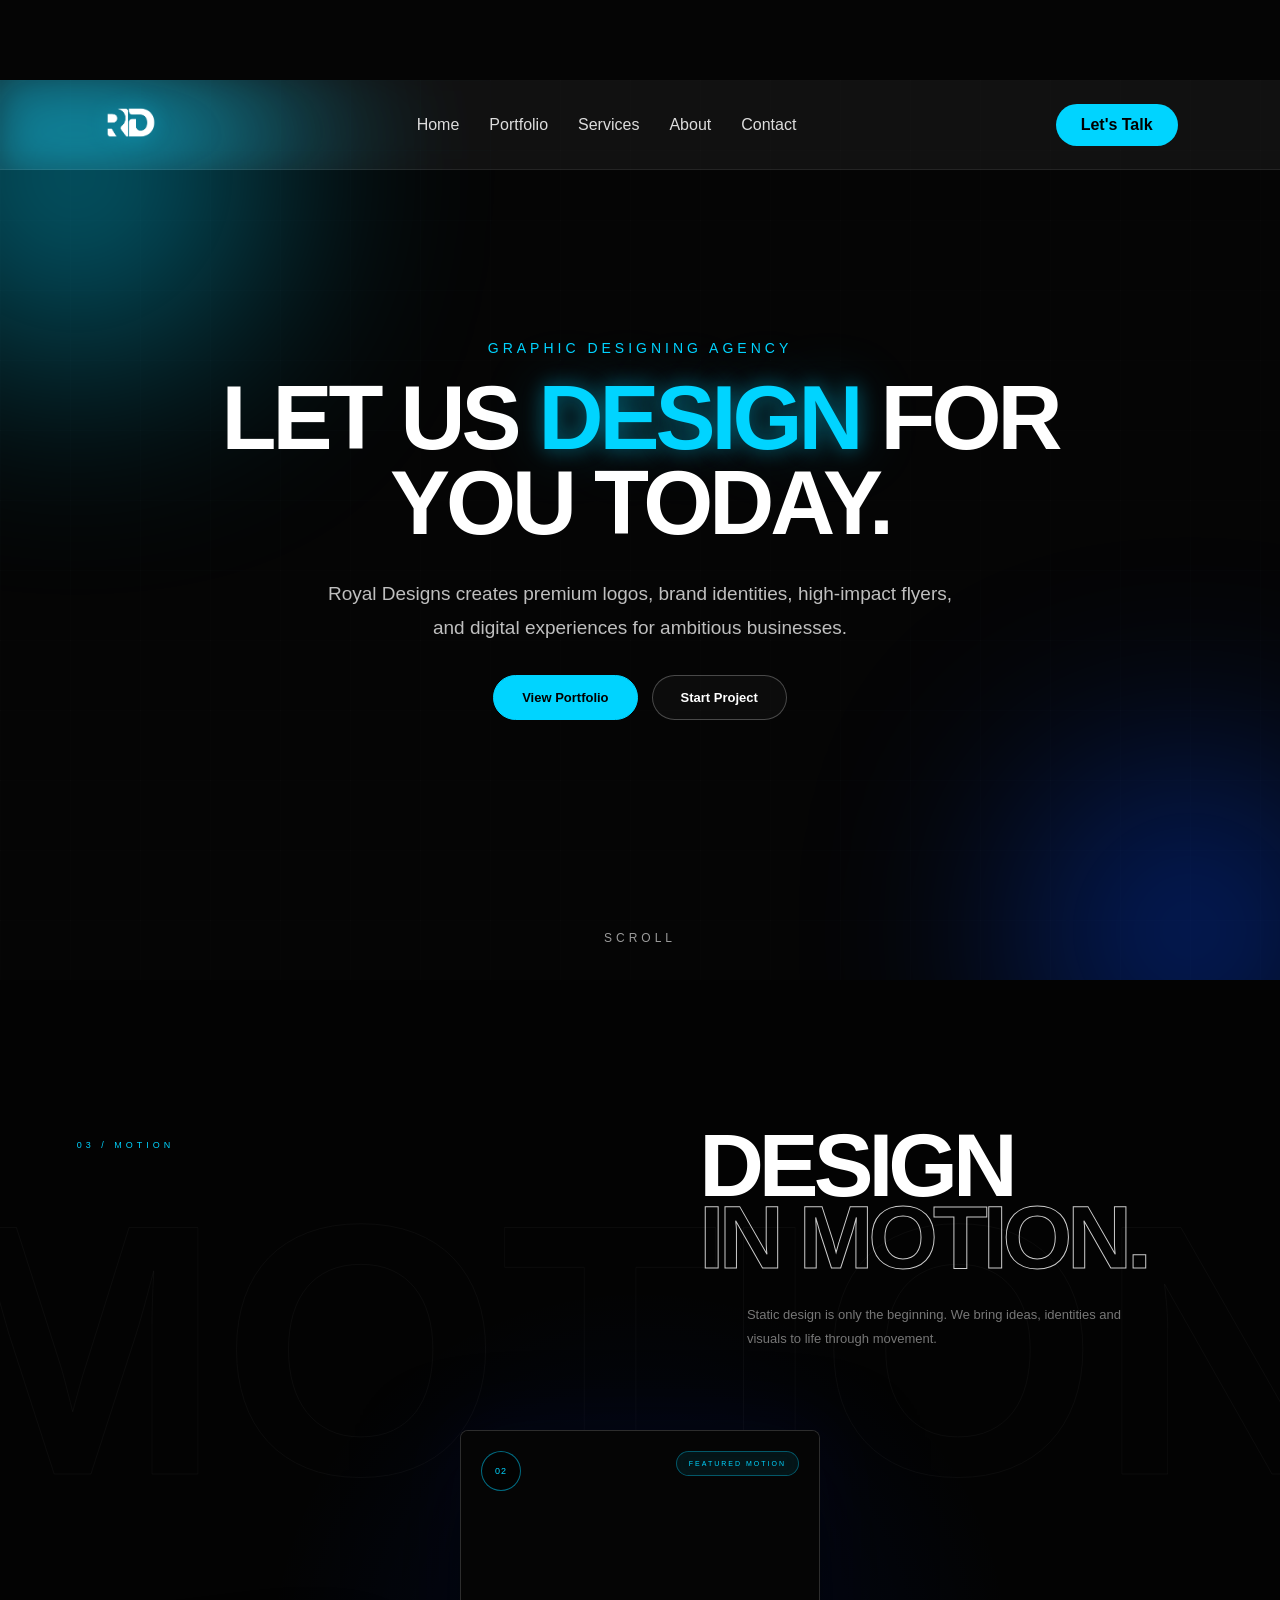
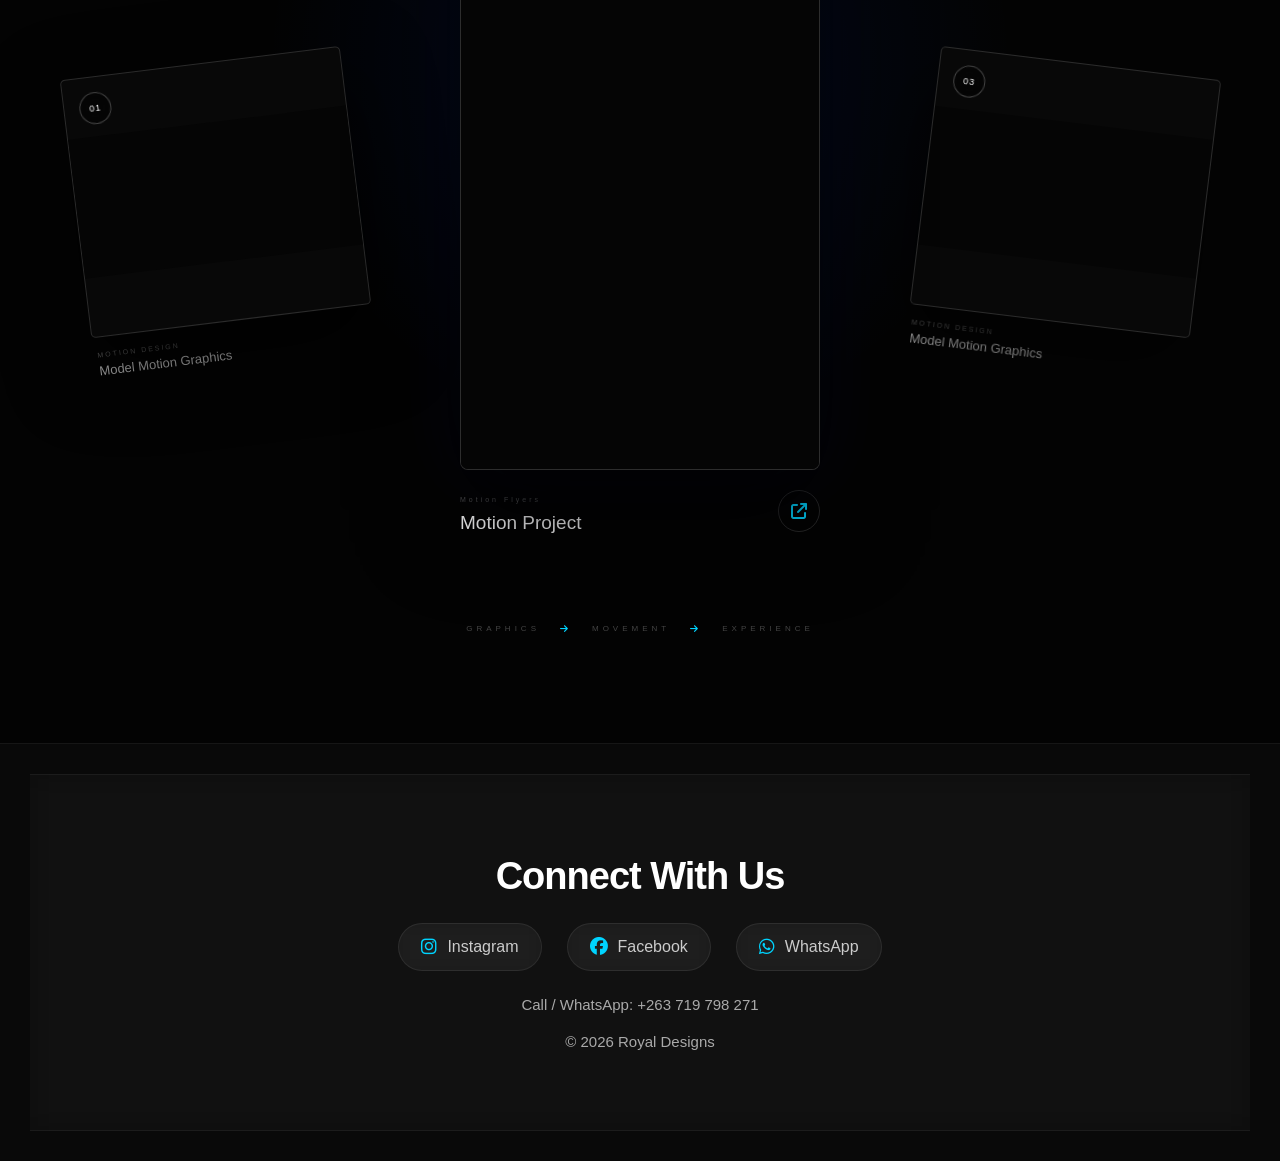
==== index.html @ ddb3dc64 "Updated homepage design" ====
<!DOCTYPE html>
<html lang="en">
<head>
    <meta charset="UTF-8">
    <meta name="viewport" content="width=device-width, initial-scale=1.0">
    <title>Royal Designs</title>
    <link rel="stylesheet" href="style.css">
    <link rel="stylesheet" href="https://cdnjs.cloudflare.com/ajax/libs/font-awesome/6.7.1/css/all.min.css">

    <style>
        .intro-screen{
            position:fixed;
            top:0;
            left:0;
            width:100%;
            height:100vh;
            background:#000;
            display:flex;
            flex-direction:column;
            justify-content:center;
            align-items:center;
            z-index:9999;
            transition:1s ease;
        }

        .intro-logo{
            width:140px;
            animation:logoAnimation 1.5s ease;
        }

        .intro-screen h1{
            color:white;
            margin-top:20px;
            letter-spacing:6px;
              font-family: Helvetica, Arial, sans-serif;
        }

        .website-content{
            opacity:0;
            transition:1s ease;
        }

        .website-content.show{
            opacity:1;
        }

        @keyframes logoAnimation{
            from{
                opacity:0;
                transform:scale(.5);
            }
            to{
                opacity:1;
                transform:scale(1);
            }
        }
    </style>
</head>
<body>

<div class="intro-screen">
    <img src="logo1.png" alt="Royal Designs" class="intro-logo">
    <h1>ROYAL DESIGNS</h1>
</div>

<div class="website-content">

<nav>
    <a href="index.html" class="logo">
        <img src="logo1.png" alt="Royal Designs" class="logo-img">
    </a>

    <ul class="nav-links">
        <li><a href="index.html">Home</a></li>
        <li><a href="portfolio.html">Portfolio</a></li>
        <li><a href="services.html">Services</a></li>
        <li><a href="about.html">About</a></li>
        <li><a href="contact.html">Contact</a></li>
    </ul>

    <a href="contact.html" class="nav-btn">Let's Talk</a>

    <div class="menu-toggle">
        <i class="fas fa-bars"></i>
    </div>
</nav>

<section class="hero">

    <div class="background-grid"></div>
    <div class="blur blur1"></div>
    <div class="blur blur2"></div>

    <div class="hero-content">

        <p class="hero-tag">GRAPHIC DESIGNING AGENCY</p>

        <h1>
            LET US
            <span>DESIGN</span>
            FOR YOU
            TODAY.
        </h1>

        <p class="hero-description">
            Royal Designs creates premium logos, brand identities,
            high-impact flyers, and digital experiences for ambitious
            businesses.
        </p>

        <div class="hero-buttons">
            <a href="portfolio.html" class="btn-primary">View Portfolio</a>
            <a href="contact.html" class="btn-secondary">Start Project</a>
        </div>

    </div>

    <div class="scroll">SCROLL</div>

</section>

<!-- =====================================================
     MOTION DESIGN EXPERIENCE
===================================================== -->

<section class="motion-section">

    <!-- BACKGROUND TEXT -->

    <div class="motion-bg-text">
        MOTION
    </div>


    <!-- SECTION INTRO -->

    <div class="motion-intro">

        <div class="motion-number">
            03 / MOTION
        </div>

        <div class="motion-title">

            <h2>
                DESIGN
                <span>IN MOTION.</span>
            </h2>

            <p>
                Static design is only the beginning.
                We bring ideas, identities and visuals
                to life through movement.
            </p>

        </div>

    </div>


    <!-- MOTION SHOWCASE -->

    <div class="motion-showcase">


        <!-- LEFT PROJECT -->

        <div class="motion-preview preview-left">

            <div class="motion-frame">

                <video
                    src="motion1.mp4"
                    autoplay
                    muted
                    loop
                    playsinline
                    preload="metadata">
                </video>

                <div class="motion-frame-number">
                    01
                </div>

            </div>

            <div class="motion-preview-title">
                <span>MOTION DESIGN</span>
                <strong>Model Motion Graphics</strong>
            </div>

        </div>



        <!-- MAIN PROJECT -->

        <div class="motion-featured">

            <div class="featured-frame">

                <video
                    src="motion2.mp4"
                    autoplay
                    muted
                    loop
                    playsinline
                    preload="metadata">
                </video>

                <div class="featured-number">
                    02
                </div>

                <div class="featured-label">
                    FEATURED MOTION
                </div>

            </div>

            <div class="featured-info">

                <div>

                    <span>Motion Flyers</span>

                    <h3>
                        Motion Project
                    </h3>

                </div>

                <div class="motion-arrow">
                    <i class="fas fa-arrow-up-right-from-square"></i>
                </div>

            </div>

        </div>



        <!-- RIGHT PROJECT -->

        <div class="motion-preview preview-right">

            <div class="motion-frame">

                <video
                    src="motion3.mp4"
                    autoplay
                    muted
                    loop
                    playsinline
                    preload="metadata">
                </video>

                <div class="motion-frame-number">
                    03
                </div>

            </div>

            <div class="motion-preview-title">
                <span>MOTION DESIGN</span>
                <strong>Model Motion Graphics</strong>
            </div>

        </div>

    </div>


    <!-- BOTTOM STATEMENT -->

    <div class="motion-bottom">

        <span>
            GRAPHICS
        </span>

        <i class="fas fa-arrow-right"></i>

        <span>
            MOVEMENT
        </span>

        <i class="fas fa-arrow-right"></i>

        <span>
            EXPERIENCE
        </span>

    </div>

</section>

<footer>
<section class="socials-section">

<h2>Connect With Us</h2>

<div class="socials">
<a href="https://instagram.com/royaldesxgns" target="_blank"><i class="fab fa-instagram"></i> Instagram</a>
<a href="https://www.facebook.com/royaldesxgns" target="_blank"><i class="fab fa-facebook"></i> Facebook</a>
<a href="https://wa.me/263778637220" target="_blank"><i class="fab fa-whatsapp"></i> WhatsApp</a>
</div>

<p>Call / WhatsApp: +263 719 798 271</p>
<p>© 2026 Royal Designs</p>

</section>


</footer>

</div>

<script>
const menuToggle = document.querySelector('.menu-toggle');
const navLinks = document.querySelector('.nav-links');

if(menuToggle){
menuToggle.addEventListener('click', function(){
    navLinks.classList.toggle('active');
});
}

window.addEventListener('load', function(){

    const intro = document.querySelector('.intro-screen');
    const website = document.querySelector('.website-content');

    if(sessionStorage.getItem('introPlayed')){
        intro.style.display = 'none';
        website.classList.add('show');
    }else{
        setTimeout(function(){
            intro.style.display = 'none';
            website.classList.add('show');
            sessionStorage.setItem('introPlayed', 'true');
        },3000);
    }

});
</script>

<script src="script.js"></script>

</body>
</html>
---- style.css ----
*{
margin:0;
padding:0;
box-sizing:border-box;
font-family:Inter, system-ui, -apple-system, BlinkMacSystemFont, "Segoe UI", Roboto, Arial, sans-serif;
}

body{
    background:#0b0b0f;
    color:white;
    overflow-x:hidden;
    padding-top:85px;
}

body {
  padding-top: 80px;
}

/* NAV - GLASS EFFECT */
nav{
position:fixed;
top:0;
width:100%;
display:flex;
justify-content:space-between;
align-items:center;
padding:18px 8%;
background:rgba(255,255,255,0.05);
backdrop-filter:blur(18px);
border-bottom:1px solid rgba(255,255,255,0.08);
z-index:1000;
}
nav {
  display: flex;
  justify-content: space-between;
  align-items: center;
  flex-wrap: wrap;
}
.logo-img{
width:55px;
filter:drop-shadow(0 0 10px rgba(0,212,255,0.3));
}

nav ul{
display:flex;
list-style:none;
gap:30px;
}

nav ul li a{
color:#ddd;
text-decoration:none;
font-weight:500;
transition:.3s;
position:relative;
}
@media (max-width: 768px) {
  .nav-links {
    display: none;
  }
}
nav {
  display: flex;
  justify-content: space-between;
  align-items: center;
  padding: 15px 8%;
  flex-wrap: wrap;
}

nav ul li a:hover{
color:#00d4ff;
text-shadow:0 0 10px rgba(0,212,255,0.6);
}


/* HERO */
.hero{
    padding:20px 6% 60px;
}
.hero-text{
max-width:750px;
}

.tag{
color:#00d4ff;
letter-spacing:4px;
font-size:12px;
opacity:0.8;
}

.hero h1{
    font-size:90px;
}

@media(max-width:768px){

.hero h1{
    font-size:52px;
    line-height:1;
    letter-spacing:-2px;
}

.hero-description{
    font-size:16px;
    line-height:1.7;
}

}

.hero h1 span{
color:#00d4ff;
text-shadow:0 0 25px rgba(0,212,255,0.6);
}

.hero h2{
font-size:22px;
font-weight:400;
color:#cfcfcf;
margin-top:10px;
}

.description{
margin-top:20px;
color:#aaa;
line-height:1.7;
max-width:600px;
}

/* BUTTONS - APPLE/Nike STYLE */
.buttons{
display:flex;
gap:15px;
margin-top:30px;
}

.btn{
padding:14px 34px;
border-radius:999px;
background:#00d4ff;
color:black;
text-decoration:none;
font-weight:600;
transition:.3s;
box-shadow:0 0 0 rgba(0,212,255,0);
}

.btn:hover{
transform:translateY(-3px);
box-shadow:
0 0 25px rgba(0,212,255,0.8),
0 0 60px rgba(0,212,255,0.4);
}

.btn-outline{
padding:14px 34px;
border-radius:999px;
border:1px solid rgba(255,255,255,0.2);
color:white;
text-decoration:none;
transition:.3s;
backdrop-filter:blur(10px);
background:rgba(255,255,255,0.03);
}

.btn-outline:hover{
border-color:#00d4ff;
box-shadow:0 0 25px rgba(0,212,255,0.5);
color:#00d4ff;
}

/* GLASS SECTIONS */
section{
padding:110px 8%;
}

.section-title{
text-align:center;
font-size:40px;
font-weight:700;
letter-spacing:-1px;
margin-bottom:50px;
}

/* ABOUT GLASS CARD */
.about p{
max-width:700px;
margin:auto;
text-align:center;
padding:30px;
border-radius:20px;
background:rgba(255,255,255,0.04);
backdrop-filter:blur(15px);
border:1px solid rgba(255,255,255,0.08);
color:#bbb;
}

/* SERVICES */
.grid{
display:grid;
grid-template-columns:repeat(auto-fit,minmax(240px,1fr));
gap:25px;
}

.card{
padding:30px;
border-radius:20px;
background:rgba(255,255,255,0.04);
backdrop-filter:blur(18px);
border:1px solid rgba(255,255,255,0.08);
text-align:center;
transition:.3s;
}

.card i{
font-size:40px;
color:#00d4ff;
margin-bottom:15px;
}

.card:hover{
transform:translateY(-8px);
box-shadow:0 0 25px rgba(0,212,255,0.3);
border-color:#00d4ff;
}

/* PORTFOLIO */
.project{
height:220px;
border-radius:20px;
background:rgba(255,255,255,0.03);
backdrop-filter:blur(15px);
border:1px solid rgba(255,255,255,0.08);
display:flex;
align-items:center;
justify-content:center;
font-weight:600;
transition:.3s;
}

.project:hover{
transform:scale(1.05);
box-shadow:0 0 35px rgba(0,212,255,0.4);
border-color:#00d4ff;
color:#00d4ff;
}

/* CONTACT */
.contact{
text-align:center;
}

.contact p{
color:#aaa;
margin-bottom:20px;
}


/* ANIMATION */
.reveal{
opacity:0;
transform:translateY(30px);
animation:fadeUp 1s ease forwards;
}

.reveal-1{animation-delay:.2s;}
.reveal-2{animation-delay:.4s;}
.reveal-3{animation-delay:.6s;}
.reveal-4{animation-delay:.8s;}
.reveal-5{animation-delay:1s;}

@keyframes fadeUp{
to{
opacity:1;
transform:translateY(0);
}
}

/* MOBILE */
@media(max-width:768px){
.hero h1{font-size:48px;}
.hero{text-align:center;flex-direction:column;}
.buttons{justify-content:center;}
}

/* PAGE HERO */
.page-hero{
padding:140px 8% 60px;
text-align:center;
}

.page-hero h1{
font-size:50px;
font-weight:800;
}

.page-hero p{
color:#aaa;
margin-top:10px;
}

/* GLASS SECTION */
.glass-section{
padding:80px 8%;
display:grid;
grid-template-columns:repeat(auto-fit,minmax(300px,1fr));
gap:25px;
}

.glass-card{
background:rgba(255,255,255,0.04);
backdrop-filter:blur(15px);
border:1px solid rgba(255,255,255,0.08);
padding:30px;
border-radius:20px;
transition:.3s;
}

.glass-card:hover{
transform:translateY(-5px);
border-color:#00d4ff;
box-shadow:0 0 20px rgba(0,212,255,0.3);
}
/* ================= HERO V2 ================= */

.hero{

height:100vh;

display:flex;

justify-content:center;

align-items:center;

text-align:center;

position:relative;

overflow:hidden;

padding:0 8%;

}

/* GRID */

.background-grid{

position:absolute;

width:100%;

height:100%;

background:

linear-gradient(rgba(255,255,255,.03) 1px, transparent 1px),

linear-gradient(90deg, rgba(255,255,255,.03) 1px, transparent 1px);

background-size:70px 70px;

opacity:.35;

}

/* BLURS */

.blur{

position:absolute;

border-radius:50%;

filter:blur(120px);

opacity:.5;

}

.blur1{

width:350px;

height:350px;

background:#00d4ff;

top:-80px;

left:-100px;

}

.blur2{

width:300px;

height:300px;

background:#0048ff;

bottom:-100px;

right:-60px;

}

/* CONTENT */

.hero-content{

position:relative;

z-index:5;

max-width:900px;

}

.hero-tag{

letter-spacing:4px;

font-size:14px;

color:#00d4ff;

margin-bottom:20px;

text-transform:uppercase;

animation:fadeUp .8s ease;

}

.hero h1{

font-size:90px;

font-weight:900;

line-height:.95;

letter-spacing:-4px;

margin-bottom:30px;

animation:fadeUp 1s ease;

}

.hero h1 span{

color:#00d4ff;

text-shadow:

0 0 20px rgba(0,212,255,.4),

0 0 60px rgba(0,212,255,.25);

}

.hero-description{

max-width:650px;

margin:auto;

font-size:19px;

line-height:1.8;

color:#bfbfbf;

animation:fadeUp 1.2s ease;

}

/* BUTTONS */

.hero-buttons{

display:flex;

justify-content:center;

gap:20px;

margin-top:45px;

flex-wrap:wrap;

}

.btn-primary{

background:#00d4ff;

padding:16px 38px;

border-radius:100px;

color:#000;

font-weight:700;

text-decoration:none;

transition:.4s;

}

.btn-primary:hover{

transform:translateY(-5px);

box-shadow:

0 0 20px rgba(0,212,255,.7),

0 0 60px rgba(0,212,255,.4);

}

.btn-secondary{

padding:16px 38px;

border-radius:100px;

border:1px solid rgba(255,255,255,.15);

color:#fff;

text-decoration:none;

background:rgba(255,255,255,.03);

backdrop-filter:blur(12px);

transition:.4s;

}

.btn-secondary:hover{

border-color:#00d4ff;

box-shadow:0 0 25px rgba(0,212,255,.3);

}

/* NAV BUTTON */

.nav-btn{

padding:12px 25px;

border-radius:100px;

background:#00d4ff;

text-decoration:none;

color:#000;

font-weight:600;

transition:.3s;

}

.nav-btn:hover{

box-shadow:0 0 20px rgba(0,212,255,.6);

}
@media (max-width: 768px) {
  nav {
    flex-direction: column;
    align-items: flex-start;
  }

  .nav-links {
    display: flex;
    flex-direction: column;
    width: 100%;
  }

  body {
    font-size: 14px;
  }
}

/* SCROLL */

.scroll{

position:absolute;

bottom:35px;

left:50%;

transform:translateX(-50%);

font-size:12px;

letter-spacing:4px;

opacity:.6;

animation:float 2s infinite;

}

@keyframes float{

50%{

transform:translate(-50%,10px);

}

}

@media (max-width: 900px) {

  nav {
    flex-direction: row;
    align-items: center;
    padding: 15px 8%;
  }

  nav ul {
    display: flex;
    flex-direction: row;   /* 👈 makes it sideways */
    gap: 15px;
    width: auto;
    margin-left: auto;
  }

  nav ul li a {
    font-size: 14px;
  }

  .nav-btn {
    display: none; /* optional: hides button to save space */
  }
}
/* ================= FOOTER ================= */

footer{
    text-align:center;
    padding:30px;
    background:rgba(255,255,255,0.02);
    border-top:1px solid rgba(255,255,255,0.05);
}

.socials-section{
    text-align:center;
    padding:80px 8%;
    background:rgba(255,255,255,0.02);
    border-top:1px solid rgba(255,255,255,0.05);
    border-bottom:1px solid rgba(255,255,255,0.05);
    backdrop-filter:blur(15px);
}

.socials-section h2{
    font-size:38px;
    margin-bottom:20px;
}

.socials{
    display:flex;
    justify-content:center;
    gap:25px;
    flex-wrap:wrap;
    margin:25px 0;
}

.socials a{
    display:flex;
    align-items:center;
    gap:10px;
    padding:14px 22px;
    border-radius:999px;
    background:rgba(255,255,255,.04);
    border:1px solid rgba(255,255,255,.08);
    color:#ccc;
    text-decoration:none;
    transition:.3s;
}

.socials a:hover{
    transform:translateY(-4px);
    border-color:#00d4ff;
    color:#00d4ff;
}

.socials-section p{
    margin-top:20px;
    color:#aaa;
}

/* Title */
.socials-section h2{
font-size:38px;
margin-bottom:20px;
letter-spacing:-1px;
font-weight:700;
}

/* Social links container */
.socials{
display:flex;
justify-content:center;
gap:25px;
flex-wrap:wrap;
margin:25px 0;
}

/* Social buttons */
.socials a{
display:flex;
align-items:center;
gap:10px;
padding:14px 22px;
border-radius:999px;

background:rgba(255,255,255,0.04);
border:1px solid rgba(255,255,255,0.08);

color:#ccc;
text-decoration:none;
font-weight:500;

transition:0.3s ease;
backdrop-filter:blur(10px);
}

/* Icons */
.socials a i{
font-size:18px;
color:#00d4ff;
transition:0.3s;
}

/* Hover effect (neon glow) */
.socials a:hover{
transform:translateY(-4px);
border-color:#00d4ff;
box-shadow:0 0 25px rgba(0,212,255,0.4);
color:#00d4ff;
}

.socials a:hover i{
color:#00d4ff;
text-shadow:0 0 10px rgba(0,212,255,0.6);
}

/* Phone text */
.socials-section p{
margin-top:20px;
color:#aaa;
font-size:15px;
}
/* =========================
   RESPONSIVE NAVBAR
========================= */

.menu-toggle{
    display:none;
    font-size:28px;
    color:white;
    cursor:pointer;
}
@media (max-width:768px){

.menu-toggle{
    display:flex;
    align-items:center;
    justify-content:center;
    font-size:24px;
    cursor:pointer;
    z-index:1001;
}

.nav-btn{
    display:none;
}

.nav-links{
    position:fixed;
    top:0;
    right:-260px;

    width:250px;
    height:100vh;

    background:rgba(15,15,20,.98);
    backdrop-filter:blur(20px);

    display:flex;
    flex-direction:column;
    align-items:flex-start;

    padding:100px 30px;

    gap:25px;

    transition:.35s ease;

    z-index:999;
}

.nav-links.active{
    right:0;
}

.nav-links li{
    list-style:none;
}

.nav-links li a{
    color:white;
    text-decoration:none;
    font-size:18px;
    font-weight:500;
}
}

@media(max-width:768px){

.hero h1{
    font-size:58px;
    line-height:.95;
    letter-spacing:-2px;
}

.hero-description{
    font-size:17px;
    line-height:1.8;
    margin-top:20px;
}

.hero-buttons{
    flex-direction:column;
    width:100%;
}

.btn-primary,
.btn-secondary{
    width:100%;
}

}

/* ===== MASONRY PORTFOLIO ===== */

.portfolio{
    width:92%;
    max-width:1600px;
    margin:auto;
    padding:80px 0;
}

.portfolio-filter{
    display:flex;
    justify-content:center;
    flex-wrap:wrap;
    gap:15px;
    margin-bottom:50px;
}

.portfolio-filter button{
    padding:12px 22px;
    border-radius:30px;
    background:transparent;
    border:1px solid rgba(255,255,255,.15);
    color:#fff;
    cursor:pointer;
    transition:.3s;
}

.portfolio-filter button:hover,
.portfolio-filter .active{
    background:#00d4ff;
    color:#000;
}

/* Masonry Layout */

.portfolio-grid{
    column-count:4;
    column-gap:22px;
}

.portfolio-item{
    position:relative;
    overflow:hidden;
    border-radius:18px;
    margin-bottom:22px;
    break-inside:avoid;
    cursor:pointer;
}

.portfolio-item img{
    width:100%;
    display:block;
    border-radius:18px;
    transition:.5s;
}

.portfolio-item:hover img{
    transform:scale(1.05);
}

.overlay{
    position:absolute;
    inset:0;
    display:flex;
    flex-direction:column;
    justify-content:flex-end;
    padding:25px;
    background:linear-gradient(to top,
        rgba(0,0,0,.9),
        rgba(0,0,0,.15));
    opacity:0;
    transition:.4s;
}

.portfolio-item:hover .overlay{
    opacity:1;
}

/* Ignore old classes */

.large,
.wide,
.tall{
    grid-column:unset;
    grid-row:unset;
}

/* Responsive */

@media(max-width:1200px){
    .portfolio-grid{
        column-count:3;
    }
}

@media(max-width:768px){
    .portfolio-grid{
        column-count:2;
    }
}

@media(max-width:500px){
    .portfolio-grid{
        column-count:1;
    }
}

.portfolio-item {
    position: relative;
    overflow: hidden;
}

.carousel {
    display: flex;
    width: 100%;
    height: 100%;
    overflow-x: auto;
    scroll-snap-type: x mandatory;
    -webkit-overflow-scrolling: touch;
}

.slide {
    flex: 0 0 100%;
    height: 100%;
    scroll-snap-align: center;
}

.slide img {
    width: 100%;
    height: 100%;
    object-fit: cover;
    display: block;
}

.carousel::-webkit-scrollbar {
    display: none;
}

.carousel {
    scrollbar-width: none;
}


/* ADD THIS */
/* BOOK CAROUSEL */

.portfolio-item:has(.carousel){
    height:500px;
}

.carousel{
    display:flex;
    width:100%;
    height:100%;
    overflow-x:auto;
    scroll-snap-type:x mandatory;
}

.carousel img{
    flex:0 0 100%;
    width:100%;
    height:100%;
    object-fit:cover;
    scroll-snap-align:start;
    border-radius:18px;
}


.carousel::-webkit-scrollbar{
    display:none;
}


.test-carousel {
    display: flex;
    width: 400px;
    height: 500px;
    overflow-x: auto;
    scroll-snap-type: x mandatory;
}

.test-carousel img {
    min-width: 400px;
    height: 500px;
    object-fit: cover;
    scroll-snap-align: start;
}

.test-carousel::-webkit-scrollbar {
    display: none;
}

.bookSwiper{
    width:100%;
    aspect-ratio:4 / 5;
    border-radius:18px;
    overflow:hidden;
}

.bookSwiper .swiper-slide img{
    width:100%;
    height:100%;
    object-fit:cover;
    display:block;
}

/* =========================
   MOBILE PORTFOLIO FIX
========================= */

@media(max-width:768px){

    .portfolio{
        width:94%;
        padding:50px 0;
    }

    .portfolio-grid{
        column-count:2;
        column-gap:12px;
    }

    .portfolio-item{
        margin-bottom:12px;
        border-radius:14px;
    }

    .portfolio-item img{
        border-radius:14px;
    }

    .overlay{
        padding:15px;
    }

    .overlay h3{
        font-size:14px;
    }

    .overlay p{
        font-size:12px;
    }

}


@media(max-width:500px){

    .portfolio-grid{
        column-count:2;
        column-gap:10px;
    }

}


/* BOOK CAROUSEL */

.bookSwiper{
    width:100%;
    aspect-ratio:4 / 5;
    border-radius:18px;
    overflow:hidden;
}

.bookSwiper .swiper-slide img{
    width:100%;
    height:100%;
    object-fit:cover;
}

.home-btn{
    padding:12px 28px;
    border-radius:100px;
    background:#00d4ff;
    color:#000;
    text-decoration:none;
    font-weight:600;
    transition:.3s;
}

.home-btn:hover{
    transform:translateY(-3px);
    box-shadow:
    0 0 20px rgba(0,212,255,.7),
    0 0 40px rgba(0,212,255,.3);
}

.button-group{
    display:flex;
    gap:15px;
    margin-top:10px;
}

.email-btn,
.whatsapp-btn{
    flex:1;
    padding:15px;
    border:none;
    border-radius:100px;
    font-size:16px;
    font-weight:700;
    cursor:pointer;
    transition:.3s;
}

.email-btn{
    background:#ffffff;
    color:#000;
}

.email-btn:hover{
    transform:translateY(-3px);
    box-shadow:0 0 20px rgba(255,255,255,.3);
}

.whatsapp-btn{
    background:#00d4ff;
    color:#000;
}

.whatsapp-btn:hover{
    transform:translateY(-3px);
    box-shadow:
    0 0 20px rgba(0,212,255,.8),
    0 0 50px rgba(0,212,255,.3);
}

.email-btn i,
.whatsapp-btn i{
    margin-right:8px;
}

@media(max-width:600px){

.button-group{
    flex-direction:column;
}

}

.portfolio-link{
display:block;
position:relative;
text-decoration:none;
color:inherit;
}

/* ABOUT HERO */

.about-hero{
    display:flex;
    align-items:center;
    justify-content:center;
    gap:60px;
    flex-wrap:wrap;
    padding:120px 10%;
}

.about-image img{
    width:340px;
    height:340px;
    object-fit:cover;
    border-radius:25px;
    border:3px solid #00d4ff;
    box-shadow:0 20px 40px rgba(0,212,255,.25);
}

.about-content{
    max-width:600px;
}

.about-content h1{
    font-size:3rem;
    margin-bottom:10px;
}

.about-content h3{
    color:#00d4ff;
    margin-bottom:20px;
    font-weight:500;
}

.about-content p{
    line-height:1.8;
    margin-bottom:30px;
}



/* STATS */

.stats-section{
    display:grid;
    grid-template-columns:repeat(4,1fr);
    gap:30px;
    padding:70px 10%;
}

.stat{
    text-align:center;
    background:rgba(255,255,255,.05);
    backdrop-filter:blur(15px);
    border:1px solid rgba(255,255,255,.1);
    border-radius:20px;
    padding:40px 20px;
}

.stat h2{
    color:#00d4ff;
    font-size:3rem;
}

.stat p{
    margin-top:10px;
}



/* LIST */

.about-list{
    list-style:none;
    padding:0;
}

.about-list li{
    margin:18px 0;
    font-size:17px;
}

.about-list i{
    color:#00d4ff;
    margin-right:10px;
}



/* MOBILE */

@media(max-width:900px){

.about-hero{
    text-align:center;
}

.about-image img{
    width:260px;
    height:260px;
}

.about-content h1{
    font-size:2.3rem;
}

.stats-section{
    grid-template-columns:repeat(2,1fr);
}

}

@media(max-width:600px){

.stats-section{
    grid-template-columns:1fr;
}

}
/* =========================
   PORTFOLIO PAGE FIX
========================= */

.portfolio{
    width:90%;
    max-width:1450px;
    margin:120px auto 80px;
}

.portfolio-filter{
    display:flex;
    justify-content:center;
    align-items:center;
    flex-wrap:wrap;
    gap:15px;
    margin-bottom:70px;
}

.portfolio-filter a{
    display:inline-block;
    padding:12px 28px;
    border:1px solid rgba(255,255,255,.2);
    border-radius:50px;
    text-decoration:none;
    color:#fff;
    background:rgba(255,255,255,.05);
    transition:.3s;
}

.portfolio-filter a:hover,
.portfolio-filter a.active{
    background:#00d4ff;
    color:#000;
    border-color:#00d4ff;
}

.portfolio-section{
    padding:80px 0;
}

.section-title{
    margin-bottom:15px;
    text-align:center;
    font-size:3rem;
    line-height:1.2;
}

.section-note{
    max-width:700px;
    margin:0 auto 50px;
    text-align:center;
    line-height:1.8;
    color:#bdbdbd;
}

.portfolio-grid{
    column-count:4;
    column-gap:20px;
}

.portfolio-item{
    display:inline-block;
    width:100%;
    margin-bottom:20px;
    break-inside:avoid;
    overflow:hidden;
    border-radius:18px;
    position:relative;
}

.portfolio-item img{
    width:100%;
    display:block;
}

.overlay{
    position:absolute;
    left:0;
    right:0;
    bottom:0;
    padding:60px 20px 20px;
    background:linear-gradient(to top,
    rgba(0,0,0,.95),
    rgba(0,0,0,0));
}

.overlay h3{
    margin:0;
    font-size:20px;
}

.overlay p{
    margin-top:5px;
    color:#00d4ff;
}

.placeholder-card{
    min-height:250px;
    display:flex;
    justify-content:center;
    align-items:center;
    border:2px dashed rgba(255,255,255,.15);
    border-radius:18px;
    text-align:center;
    padding:30px;
}

/* MOBILE */

@media(max-width:992px){

.portfolio-grid{
column-count:3;
}

}

@media(max-width:768px){

.portfolio{
margin-top:100px;
}

.portfolio-grid{
column-count:2;
}

.section-title{
font-size:2.3rem;
}

}

@media(max-width:480px){

.portfolio-grid{
column-count:2;
column-gap:10px;
}

.portfolio-filter{
gap:10px;
}

.portfolio-filter a{
padding:10px 18px;
font-size:14px;
}

}

/* ===========================
   BACK TO TOP BUTTON
=========================== */

.back-to-top{
    position:fixed;
    bottom:30px;
    right:30px;

    width:55px;
    height:55px;

    display:flex;
    justify-content:center;
    align-items:center;

    background:#00d4ff;
    color:#000;

    border-radius:50%;
    text-decoration:none;

    font-size:22px;
    font-weight:bold;

    box-shadow:0 10px 30px rgba(0,212,255,.35);

    transition:.3s ease;

    z-index:999;
}

.back-to-top:hover{
    transform:translateY(-6px) scale(1.08);
    box-shadow:0 15px 40px rgba(0,212,255,.6);
}
.button-group{
    display:flex;
    gap:15px;
}

.email-btn,
.whatsapp-btn{
    flex:1;
    padding:15px;
    border:none;
    border-radius:50px;
    font-size:16px;
    font-weight:600;
    cursor:pointer;
    transition:.3s;
}

.email-btn{
    background:#ffffff;
    color:#111;
}

.email-btn:hover{
    background:#e5e5e5;
}

.whatsapp-btn{
    background:#25D366;
    color:white;
}

.whatsapp-btn:hover{
    background:#1da851;
}
/* ===========================
   PORTFOLIO SPACING FIX
   =========================== */

.portfolio{
    padding-top: 20px !important;
    margin-top: 0 !important;
}

.portfolio-filter{
    margin-bottom: 30px !important;
}

.portfolio-section{
    padding-top: 20px !important;
    margin-top: 0 !important;
}

.section-title{
    margin-top: 0 !important;
    margin-bottom: 10px !important;
    padding-top: 0 !important;
}

.section-note{
    margin-top: 0 !important;
    margin-bottom: 30px !important;
}

.portfolio-grid{
    margin-top: 0 !important;
}

/* ================= INTRO ANIMATION ================= */

.intro-screen{
    position: fixed;
    top: 0;
    left: 0;
    width: 100%;
    height: 100vh;
    background: #000;
    display: flex;
    flex-direction: column;
    justify-content: center;
    align-items: center;
    z-index: 9999;
    animation: removeIntro 4s forwards;
}

.intro-logo{
    width: 140px;
    opacity: 0;
    transform: scale(.7);
    animation: logoFade 1.3s ease forwards;
}

.intro-text{
    color: white;
    font-family: "Playfair Display", serif;
    letter-spacing: 8px;
    margin-top: 20px;
    font-size: 1.2rem;
    opacity: 0;
    animation: textFade 1s ease forwards;
    animation-delay: 1s;
}


/* WEBSITE FADE IN */

.website-content{
    opacity: 0;
    animation: websiteFade 1s ease forwards;
    animation-delay: 3.5s;
}


/* LOGO ANIMATION */

@keyframes logoFade{

    from{
        opacity: 0;
        transform: scale(.7);
    }

    to{
        opacity: 1;
        transform: scale(1);
    }

}


/* TEXT ANIMATION */

@keyframes textFade{

    from{
        opacity: 0;
        transform: translateY(20px);
    }

    to{
        opacity: 1;
        transform: translateY(0);
    }

}


/* REMOVE INTRO SCREEN */

@keyframes removeIntro{

    0%,80%{
        opacity: 1;
        visibility: visible;
    }

    100%{
        opacity: 0;
        visibility: hidden;
        pointer-events: none;
    }

}


/* WEBSITE APPEARS */

@keyframes websiteFade{

    from{
        opacity: 0;
        transform: translateY(30px);
    }

    to{
        opacity: 1;
        transform: translateY(0);
    }

}

/* INTRO SCREEN */

.intro-screen{
    position:fixed;
    top:0;
    left:0;
    width:100%;
    height:100vh;
    background:#000;
    display:flex;
    flex-direction:column;
    justify-content:center;
    align-items:center;
    z-index:9999;
    transition:1s ease;
}

.intro-logo{
    width:140px;
    animation:logoAnimation 1.5s ease;
}

.intro-screen h1{
    color:white;
    letter-spacing:6px;
    margin-top:20px;
    font-family: -apple-system, BlinkMacSystemFont, "Helvetica Neue",
Helvetica, Arial, sans-serif;
}


/* WEBSITE */

.website-content{
    opacity:0;
    transition:1s ease;
}

.website-content.show{
    opacity:1;
}


/* LOGO ANIMATION */

@keyframes logoAnimation{

    from{
        opacity:0;
        transform:scale(.5);
    }

    to{
        opacity:1;
        transform:scale(1);
    }

}
.intro-screen h1 {
    color: #ffffff;
    margin-top: 20px;
    font-family: Helvetica, Arial, sans-serif;
    font-size: 2rem;
    font-weight: 300;
    letter-spacing: 12px;
    text-transform: uppercase;

    /* Glow effect */
    text-shadow:
        0 0 5px rgba(255, 255, 255, 0.4),
        0 0 15px rgba(255, 255, 255, 0.25),
        0 0 30px rgba(255, 255, 255, 0.15);

    /* Smooth fade in */
    animation: glowFade 2s ease-in-out forwards;
}@keyframes glowFade {
    from {
        opacity: 0;
        transform: translateY(10px);
        text-shadow: none;
    }

    to {
        opacity: 1;
        transform: translateY(0);
        text-shadow:
            0 0 5px rgba(255, 255, 255, 0.4),
            0 0 15px rgba(255, 255, 255, 0.25),
            0 0 30px rgba(255, 255, 255, 0.15);
    }
}
.intro-screen h1 {
    animation: breathingGlow 2s ease-in-out infinite;
}

@keyframes breathingGlow {
    0% {
        text-shadow:
            0 0 5px rgba(255,255,255,.2),
            0 0 10px rgba(255,255,255,.1);
    }

    50% {
        text-shadow:
            0 0 10px rgba(255,255,255,.6),
            0 0 25px rgba(255,255,255,.4),
            0 0 40px rgba(255,255,255,.2);
    }

    100% {
        text-shadow:
            0 0 5px rgba(255,255,255,.2),
            0 0 10px rgba(255,255,255,.1);
    }
}
/* SECTION TITLES */

.section-title{
    text-align:center;
    margin-bottom:50px;
}


/* QUOTE SECTION */

.quote-section{
    padding:120px 10%;
    text-align:center;
}

.quote-section h2{
    font-size:3rem;
    line-height:1.4;
    max-width:900px;
    margin:auto;
}


/* SKILLS */

.skills-section{
    padding:100px 10%;
}

.skill{
    margin-bottom:30px;
}

.skill p{
    margin-bottom:10px;
}

.bar{
    width:100%;
    height:12px;
    border-radius:50px;
    background:#222;
    overflow:hidden;
}

.fill{
    height:100%;
    border-radius:50px;
    background:white;
}

.fill-95{
    width:95%;
}

.fill-100{
    width:8
    0%;
}

.fill-98{
    width:98%;
}

.fill-90{
    width:90%;
}

/* SKILL BAR WIDTHS */

.fill-70{
    width: 70%;
}

.fill-80{
    width: 85%;
}

.fill-100{
    width: 100%;
}
/* CTA */

.cta-section{
    padding:120px 10%;
    text-align:center;
}

.cta-section h2{
    font-size:3rem;
    margin-bottom:20px;
}

.cta-section p{
    margin-bottom:40px;
}


/* GLASS CARDS HOVER */

.glass-card{
    transition:.4s ease;
}

.glass-card:hover{
    transform:translateY(-10px);
}


/* STATS HOVER */

.stat{
    transition:.4s ease;
}

.stat:hover{
    transform:scale(1.05);
}


/* LOADER */

#loader{
    position:fixed;
    top:0;
    left:0;
    width:100%;
    height:100vh;
    background:black;
    display:flex;
    justify-content:center;
    align-items:center;
    z-index:999999;
    transition:1s ease;
}


.loader-content{
    text-align:center;
}


.loader-content img{

    width:170px;
    animation:logoAnimation 2s infinite ease-in-out;

}


.loader-content h2{

    color:white;
    margin-top:25px;
    letter-spacing:8px;
    font-size:1.5rem;

}


.loader-content p{

    color:#bdbdbd;
    margin-top:10px;
    letter-spacing:2px;
    font-size:.9rem;

}



.loader-line{

    width:280px;
    height:3px;
    background:#222;
    margin-top:30px;
    overflow:hidden;
    border-radius:30px;

}


.loader-line span{

    display:block;
    height:100%;
    width:100%;
    background:white;
    animation:loaderBar 1.8s infinite linear;

}


.loader-line{
    width:280px;
    height:3px;
    background:#222;
    margin:30px auto 0;
    overflow:hidden;
    border-radius:30px;
    position:relative;
}

.loader-line span{
    position:absolute;
    left:0;
    top:0;
    height:100%;
    width:50%;
    background:white;
    animation:loaderBar 1.8s infinite ease-in-out;
}
/* SERVICES PAGE */

*{
margin:0;
padding:0;
box-sizing:border-box;
font-family:'Poppins',sans-serif;
}

body{
background:#050505;
color:white;
overflow-x:hidden;
}


/* HERO */

.services-hero{

padding:150px 10%;
text-align:center;
}

.services-hero h1{

font-size:5rem;
margin-bottom:20px;
}

.services-hero p{

max-width:700px;
margin:auto;
font-size:1.2rem;
line-height:1.8;
color:#bdbdbd;
}



/* SERVICE CARDS */

.service-card{

padding:100px 10%;
display:flex;
align-items:center;
justify-content:space-between;
gap:60px;
}


.reverse{

flex-direction:row-reverse;
}


.service-image{

flex:1;
}


.service-image img{

width:100%;
border-radius:25px;
transition:.4s;
}


.service-image img:hover{

transform:scale(1.03);
box-shadow:0 0 50px rgba(0,212,255,.4);

}


.service-content{

flex:1;
}


.service-content span{

font-size:5rem;
font-weight:800;
color:#00D4FF;
}


.service-content h2{

font-size:3rem;
margin-bottom:20px;
}


.service-content p{

line-height:1.8;
margin-bottom:30px;
color:#d6d6d6;
}


.service-content ul{

list-style:none;
}


.service-content ul li{

margin-bottom:15px;
font-size:1.1rem;
position:relative;
padding-left:25px;
}


.service-content ul li::before{

content:"✓";
position:absolute;
left:0;
color:#00D4FF;

}



/* STATS */


.stats{

padding:120px 10%;
display:grid;
grid-template-columns:repeat(auto-fit,minmax(220px,1fr));
gap:30px;
}


.stat-box{

background:#111;
padding:50px;
text-align:center;
border-radius:25px;
transition:.4s;
border:1px solid rgba(255,255,255,.08);
}


.stat-box:hover{

transform:translateY(-10px);
box-shadow:0 0 40px rgba(0,212,255,.2);

}


.stat-box h2{

font-size:3rem;
color:#00D4FF;
}


.stat-box p{

margin-top:10px;
color:#c9c9c9;
}



/* CTA */

.cta{

padding:150px 10%;
text-align:center;
}


.cta h2{

font-size:4rem;
margin-bottom:30px;
}


.cta p{

max-width:700px;
margin:auto;
line-height:1.8;
color:#d6d6d6;
margin-bottom:40px;
}



.cta-btn{

padding:18px 40px;
background:#00D4FF;
color:black;
text-decoration:none;
font-weight:700;
border-radius:50px;
transition:.4s;
display:inline-block;
}


.cta-btn:hover{

transform:translateY(-5px);
box-shadow:0 0 40px rgba(0,212,255,.5);

}



/* MOBILE */

@media(max-width:900px){

.service-card{

flex-direction:column;
padding:80px 8%;

}


.reverse{

flex-direction:column;
}


.services-hero h1{

font-size:3rem;
}


.service-content h2{

font-size:2rem;
}


.cta h2{

font-size:2.5rem;
}


}


/* =========================================
   NAVIGATION
========================================= */

.services-nav {
    width: 100%;
    height: 125px;

    padding: 0 5%;

    display: flex;
    align-items: center;
    gap: 35px;

    background: #050505;

    border-bottom: 1px solid rgba(255, 255, 255, 0.08);

    position: sticky;
    top: 0;
    z-index: 1000;
}


/* =========================================
   LOGO
========================================= */

.nav-logo {
    flex: 0 0 auto;
}

.nav-logo img {
    width: 55px;
    height: auto;
    display: block;
}


/* =========================================
   PATTERN BANNER
========================================= */

.nav-pattern {
    position: relative;

    flex: 1;

    height: 100%;

    display: flex;
    align-items: center;

    overflow: hidden;
}


/* THE ACTUAL BANNER */

.nav-pattern img {
    width: 100%;
    height: auto;

    display: block;

    object-fit: contain;

    /* Keeps the original banner proportions */
    max-height: 100%;
}


/* =========================================
   FADE THE LEFT + RIGHT EDGES
========================================= */

.nav-pattern::before,
.nav-pattern::after {
    content: "";

    position: absolute;
    top: 0;

    width: 18%;

    height: 100%;

    z-index: 2;

    pointer-events: none;
}


/* LEFT FADE */

.nav-pattern::before {
    left: 0;

    background: linear-gradient(
        to right,
        #050505 0%,
        rgba(5, 5, 5, 0.85) 25%,
        rgba(5, 5, 5, 0.35) 60%,
        transparent 100%
    );
}


/* RIGHT FADE */

.nav-pattern::after {
    right: 0;

    background: linear-gradient(
        to left,
        #050505 0%,
        rgba(5, 5, 5, 0.85) 25%,
        rgba(5, 5, 5, 0.35) 60%,
        transparent 100%
    );
}


/* =========================================
   HOME BUTTON
========================================= */

.home-btn {
    flex: 0 0 auto;

    padding: 12px 28px;

    color: white;
    text-decoration: none;

    font-size: 15px;
    font-weight: 500;

    border: 1px solid #1748ff;

    border-radius: 50px;

    background: rgba(5, 5, 5, 0.5);

    transition: 0.3s ease;
}

.home-btn:hover {
    background: #1748ff;

    color: white;

    box-shadow: 0 0 25px rgba(23, 72, 255, 0.45);

    transform: translateY(-2px);
}


/* =========================================
   MOBILE
========================================= */

@media (max-width: 768px) {

    .services-nav {
        height: 85px;

        padding: 0 4%;

        gap: 15px;
    }

    .nav-logo img {
        width: 42px;
    }

    .nav-pattern {
        min-width: 0;
    }

    .nav-pattern img {
        width: 100%;
        height: auto;
    }

    .nav-pattern::before,
    .nav-pattern::after {
        width: 25%;
    }

    .home-btn {
        padding: 9px 17px;

        font-size: 12px;
    }

}

/* =========================================================
   ROYAL DESIGNS — ABOUT HERO FINAL OVERRIDE
   Paste this at the VERY BOTTOM of style.css
========================================================= */


/* =========================
   HERO CONTAINER
========================= */

.about-hero {
    position: relative;
    width: 100%;
    min-height: 100vh;

    display: flex;
    align-items: flex-end;

    overflow: hidden;

    background: #050505;
}


/* =========================
   LARGE PHOTO
========================= */

.about-image {
    position: absolute;

    top: 0;
    right: 0;

    width: 68%;
    height: 100%;

    z-index: 1;

    overflow: hidden;
}

.about-image img {
    width: 100%;
    height: 100%;

    display: block;

    object-fit: cover;
    object-position: center top;

    transform: scale(1.02);
}


/* =========================
   PHOTO GRADIENT
   BLACK → PHOTO
========================= */

.about-image::after {
    content: "";

    position: absolute;

    inset: 0;

    z-index: 2;

    pointer-events: none;

    background:

        /* LEFT BLACK GRADIENT */
        linear-gradient(
            to right,
            #050505 0%,
            #050505 10%,
            rgba(5, 5, 5, 0.96) 22%,
            rgba(5, 5, 5, 0.72) 36%,
            rgba(5, 5, 5, 0.28) 52%,
            transparent 72%
        ),

        /* BOTTOM FADE */
        linear-gradient(
            to top,
            #050505 0%,
            rgba(5, 5, 5, 0.95) 5%,
            rgba(5, 5, 5, 0.65) 15%,
            rgba(5, 5, 5, 0.15) 30%,
            transparent 45%
        );
}


/* =========================
   TEXT AREA
========================= */

.about-content {
    position: relative;

    z-index: 5;

    width: 40%;

    margin-left: 7%;

    padding-bottom: 90px;

    /* Keeps text completely on the left */
    margin-right: auto;
}


/* =========================
   SMALL TITLE
========================= */

.about-content .hero-tag {
    font-size: 12px;

    letter-spacing: 3px;

    color: #00d4ff;

    margin-bottom: 20px;

    font-weight: 600;
}


/* =========================
   NAME
========================= */

.about-content h1 {
    font-size: clamp(4rem, 6vw, 6.5rem);

    line-height: 0.9;

    letter-spacing: -4px;

    margin: 0;

    color: #ffffff;

    font-weight: 700;

    white-space: nowrap;
}


/* SECOND NAME */

.about-content h1 span {
    display: block;

    color: transparent;

    -webkit-text-stroke: 1px #ffffff;

    opacity: 0.9;
}


/* =========================
   PROFESSION
========================= */

.about-content h3 {
    margin-top: 25px;

    font-size: 17px;

    line-height: 1.5;

    font-weight: 500;

    color: #eeeeee;
}


/* =========================
   DESCRIPTION
========================= */

.about-content > p:not(.hero-tag) {
    max-width: 480px;

    margin-top: 18px;

    font-size: 15px;

    line-height: 1.8;

    color: #bdbdbd;
}


/* =========================
   BUTTONS
========================= */

.hero-buttons {
    display: flex;

    align-items: center;

    gap: 14px;

    margin-top: 30px;
}


.btn-primary,
.btn-secondary {

    display: inline-flex;

    align-items: center;
    justify-content: center;

    padding: 14px 28px;

    border-radius: 50px;

    text-decoration: none;

    font-size: 13px;

    font-weight: 600;

    transition: all 0.3s ease;
}


/* PRIMARY */

.btn-primary {

    background: #00d4ff;

    color: #000;

    border: 1px solid #00d4ff;
}

.btn-primary:hover {

    transform: translateY(-3px);

    box-shadow:
        0 0 30px rgba(0, 212, 255, 0.4);
}


/* SECONDARY */

.btn-secondary {

    color: #ffffff;

    background: rgba(255,255,255,0.03);

    border: 1px solid rgba(255,255,255,0.25);

    backdrop-filter: blur(10px);
}

.btn-secondary:hover {

    background: #ffffff;

    color: #000000;

    transform: translateY(-3px);
}


/* =========================================================
   TABLET
========================================================= */

@media (max-width: 1000px) {

    .about-image {
        width: 65%;
    }

    .about-content {
        width: 43%;
        margin-left: 6%;
    }

    .about-content h1 {
        font-size: clamp(3.5rem, 6vw, 5.5rem);
    }

}


/* =========================================================
   MOBILE
========================================================= */

@media (max-width: 768px) {

    .about-hero {

        min-height: 100svh;

        align-items: flex-end;
    }


    /* FULL SCREEN IMAGE */

    .about-image {

        top: 0;
        right: 0;

        width: 100%;
        height: 100%;
    }


    .about-image img {

        object-position: center top;
    }


    /* MOBILE GRADIENT */

    .about-image::after {

        background:

            linear-gradient(
                to bottom,
                rgba(5,5,5,0.05) 0%,
                rgba(5,5,5,0.10) 30%,
                rgba(5,5,5,0.55) 55%,
                rgba(5,5,5,0.90) 75%,
                #050505 100%
            );
    }


    /* TEXT */

    .about-content {

        width: 100%;

        margin: 0;

        padding: 0 7% 50px;

        z-index: 5;
    }


    .about-content .hero-tag {

        font-size: 9px;

        letter-spacing: 2px;

        margin-bottom: 14px;
    }


    .about-content h1 {

        font-size: clamp(3.2rem, 15vw, 5rem);

        line-height: 0.9;

        letter-spacing: -2px;

        white-space: normal;
    }


    .about-content h3 {

        font-size: 14px;

        margin-top: 18px;
    }


    .about-content > p:not(.hero-tag) {

        font-size: 13px;

        line-height: 1.7;

        max-width: 450px;
    }


    .hero-buttons {

        margin-top: 22px;

        gap: 10px;
    }


    .btn-primary,
    .btn-secondary {

        padding: 11px 20px;

        font-size: 11px;
    }

}
/* =========================================================
   ROYAL DESIGNS — FAST LOADER
========================================================= */

#loader {

    position: fixed;

    inset: 0;

    width: 100%;
    height: 100vh;

    background: #030303;

    display: flex;

    align-items: center;
    justify-content: center;

    z-index: 99999;

    opacity: 1;

    visibility: visible;

    transition:
        opacity .6s ease,
        visibility .6s ease;
}


/* WHEN LOADING IS FINISHED */

#loader.loaded {

    opacity: 0;

    visibility: hidden;

    pointer-events: none;
}


/* CONTENT */

.loader-content {

    width: min(320px, 80%);

    text-align: center;
}


/* LOGO */

.loader-content img {

    width: 75px;

    height: auto;

    display: block;

    margin: 0 auto 20px;

    animation:
        loaderLogo 1s ease;
}


@keyframes loaderLogo {

    from {

        opacity: 0;

        transform: scale(.75);

    }

    to {

        opacity: 1;

        transform: scale(1);

    }

}


/* TITLE */

.loader-content h2 {

    margin: 0;

    color: #fff;

    font-family:
        Helvetica,
        Arial,
        sans-serif;

    font-size: 17px;

    font-weight: 600;

    letter-spacing: 5px;
}


/* SUBTITLE */

.loader-content p {

    margin-top: 9px;

    color: #555;

    font-family:
        Helvetica,
        Arial,
        sans-serif;

    font-size: 8px;

    letter-spacing: 3px;
}


/* PROGRESS */

.loader-progress {

    margin-top: 32px;

    width: 100%;
}


/* TRACK */

.loader-track {

    position: relative;

    width: 100%;

    height: 2px;

    background: #1b1b1b;

    overflow: hidden;
}


/* MOVING BAR */

#loader-bar {

    display: block;

    width: 0%;

    height: 100%;

    background:
        linear-gradient(
            90deg,
            #1748ff,
            #00d4ff
        );

    box-shadow:
        0 0 12px rgba(0,212,255,.7);

    transition:
        width .12s linear;
}


/* BOTTOM TEXT */

.loader-bottom {

    margin-top: 9px;

    display: flex;

    justify-content: space-between;

    color: #444;

    font-family:
        Helvetica,
        Arial,
        sans-serif;

    font-size: 8px;

    letter-spacing: 2px;
}


/* PERCENTAGE */

#loader-percent {

    color: #00d4ff;

    min-width: 35px;

    text-align: right;
}
/* =========================================================
   ABOUT HERO — MOBILE FIX
   Paste at the VERY BOTTOM of style.css
========================================================= */

@media (max-width: 768px) {

    /* HERO */
    .about-hero {
        position: relative;

        display: flex;
        flex-direction: column;

        width: 100%;
        min-height: auto;

        padding: 0;

        overflow: hidden;

        background: #050505;
    }


    /* =========================================
       PHOTO
    ========================================= */

    .about-image {
        position: relative;

        top: auto;
        right: auto;

        width: 100%;
        height: 70svh;

        flex-shrink: 0;

        overflow: hidden;

        z-index: 1;
    }


    .about-image img {
        width: 100%;
        height: 100%;

        display: block;

        object-fit: cover;

        /* Adjust this if you want to move the
           person higher/lower */
        object-position: center top;

        transform: none;
    }


    /* =========================================
       PHOTO → BLACK FADE
    ========================================= */

    .about-image::after {
        content: "";

        position: absolute;

        inset: 0;

        z-index: 2;

        pointer-events: none;

        background:

            /* subtle side darkness */
            linear-gradient(
                to right,
                rgba(5,5,5,.25),
                transparent 35%,
                transparent 65%,
                rgba(5,5,5,.25)
            ),

            /* strong bottom fade */
            linear-gradient(
                to bottom,
                transparent 50%,
                rgba(5,5,5,.25) 65%,
                rgba(5,5,5,.75) 82%,
                #050505 100%
            );
    }


    /* =========================================
       TEXT — NOW BELOW PHOTO
    ========================================= */

    .about-content {
        position: relative;

        width: 100%;

        margin: 0;

        padding:
            5px 7% 65px;

        z-index: 5;

        background: #050505;
    }


    /* =========================================
       TAG
    ========================================= */

    .about-content .hero-tag {

        margin: 0 0 15px;

        font-size: 9px;

        line-height: 1.5;

        letter-spacing: 2px;

        color: #00d4ff;
    }


    /* =========================================
       NAME
    ========================================= */

    .about-content h1 {

        margin: 0;

        font-size:
            clamp(3.2rem, 14vw, 5rem);

        line-height: .88;

        letter-spacing: -2px;

        white-space: normal;

        color: white;
    }


    .about-content h1 span {

        display: block;

        margin-top: 3px;

        color: transparent;

        -webkit-text-stroke:
            1px white;
    }


    /* =========================================
       PROFESSION
    ========================================= */

    .about-content h3 {

        margin-top: 20px;

        max-width: 450px;

        font-size: 14px;

        line-height: 1.5;

        font-weight: 500;

        color: #e5e5e5;
    }


    /* =========================================
       DESCRIPTION
    ========================================= */

    .about-content > p:not(.hero-tag) {

        max-width: 430px;

        margin-top: 14px;

        font-size: 13px;

        line-height: 1.7;

        color: #888;
    }


    /* =========================================
       BUTTONS
    ========================================= */

    .hero-buttons {

        display: flex;

        flex-wrap: wrap;

        gap: 10px;

        margin-top: 22px;
    }


    .hero-buttons .btn-primary,
    .hero-buttons .btn-secondary {

        padding:
            12px 20px;

        font-size: 11px;
    }

}
/* =====================================================
   STICKY PORTFOLIO CATEGORY NAVIGATION
===================================================== */

.portfolio-filter {
    position: sticky;
    top: 0;

    z-index: 1000;

    display: flex;
    align-items: center;

    gap: 8px;

    width: 100%;

    padding: 14px 20px;

    overflow-x: auto;

    white-space: nowrap;

    background: rgba(3, 3, 3, 0.88);

    backdrop-filter: blur(18px);
    -webkit-backdrop-filter: blur(18px);

    border-bottom:
        1px solid rgba(255, 255, 255, 0.08);

    scrollbar-width: none;
}

.portfolio-filter::-webkit-scrollbar {
    display: none;
}


/* CATEGORY BUTTONS */

.portfolio-filter a {

    flex-shrink: 0;

    padding: 9px 16px;

    border:
        1px solid rgba(255, 255, 255, 0.1);

    border-radius: 50px;

    color: #888;

    text-decoration: none;

    font-size: 10px;

    letter-spacing: 1px;

    transition:
        all 0.3s ease;
}


/* HOVER */

.portfolio-filter a:hover {

    color: white;

    border-color:
        rgba(0, 212, 255, 0.5);

    background:
        rgba(0, 212, 255, 0.08);
}


/* ACTIVE */

.portfolio-filter a.active {

    color: #000;

    background: #00d4ff;

    border-color: #00d4ff;

    box-shadow:
        0 0 20px rgba(0, 212, 255, 0.25);
}
/* =========================================
   PORTFOLIO — TIGHTEN FIRST ROW
========================================= */

.portfolio-filter {
    position: sticky;
    top: 0;
    z-index: 1000;

    margin-bottom: 0 !important;
}

.portfolio-grid,
.portfolio-masonry,
.portfolio-gallery {
    margin-top: 0 !important;
    padding-top: 0 !important;
}

.portfolio-section,
.portfolio-category,
.category-section {
    margin-top: 0 !important;
    padding-top: 0 !important;
}
/* =========================================================
   ROYAL DESIGNS — MOTION EXPERIENCE
========================================================= */

.motion-section {

    position: relative;

    min-height: 900px;

    padding: 150px 6% 110px;

    overflow: hidden;

    background:
        radial-gradient(
            circle at 50% 50%,
            rgba(0, 70, 255, .10),
            transparent 40%
        ),
        #030303;
}


/* =========================================================
   GIANT BACKGROUND WORD
========================================================= */

.motion-bg-text {

    position: absolute;

    top: 18%;

    left: 50%;

    transform:
        translateX(-50%);

    font-size:
        clamp(12rem, 28vw, 30rem);

    line-height: .7;

    font-weight: 900;

    color: transparent;

    -webkit-text-stroke:
        1px rgba(255,255,255,.035);

    pointer-events: none;

    user-select: none;

    white-space: nowrap;
}


/* =========================================================
   INTRO
========================================================= */

.motion-intro {

    position: relative;

    z-index: 5;

    display: flex;

    justify-content: space-between;

    align-items: flex-start;

    margin-bottom: 80px;
}


.motion-number {

    color: #00d4ff;

    font-size: 9px;

    letter-spacing: 4px;

    padding-top: 10px;
}


.motion-title {

    max-width: 700px;

    margin-right: 5%;
}


.motion-title h2 {

    margin: 0;

    font-size:
        clamp(4rem, 7vw, 8rem);

    line-height: .8;

    letter-spacing: -5px;

    font-weight: 800;
}


.motion-title h2 span {

    display: block;

    color: transparent;

    -webkit-text-stroke:
        1px rgba(255,255,255,.8);
}


.motion-title p {

    max-width: 400px;

    margin-top: 30px;

    margin-left: auto;

    color: #777;

    font-size: 13px;

    line-height: 1.8;
}


/* =========================================================
   SHOWCASE
========================================================= */

.motion-showcase {

    position: relative;

    z-index: 10;

    width: 100%;

    min-height: 500px;

    display: flex;

    align-items: center;

    justify-content: center;
}


/* =========================================================
   VIDEO PREVIEWS
========================================================= */

.motion-preview {

    position: absolute;

    width: 25%;

    z-index: 2;

    transition:
        transform .6s cubic-bezier(.2,.8,.2,1),
        opacity .5s ease;
}


/* LEFT */

.preview-left {

    left: 0;

    transform:
        translateY(30px)
        rotate(-7deg);
}


/* RIGHT */

.preview-right {

    right: 0;

    transform:
        translateY(30px)
        rotate(7deg);
}


/* =========================================================
   VIDEO FRAME
========================================================= */

.motion-frame {

    position: relative;

    width: 100%;

    min-height: 260px;

    display: flex;

    align-items: center;

    justify-content: center;

    overflow: hidden;

    background: #080808;

    border:
        1px solid rgba(255,255,255,.14);

    border-radius: 5px;

    box-shadow:
        0 30px 80px rgba(0,0,0,.7);
}


/* IMPORTANT:
   DON'T FORCE VIDEO INTO A RATIO
*/

.motion-frame video {

    display: block;

    width: 100%;

    height: auto;

    max-height: 360px;

    object-fit: contain;

    background: #050505;
}


/* =========================================================
   MAIN FEATURE
========================================================= */

.motion-featured {

    position: relative;

    width: 52%;

    z-index: 5;

    transition:
        transform .6s cubic-bezier(.2,.8,.2,1);
}


.featured-frame {

    position: relative;

    width: 100%;

    min-height: 430px;

    display: flex;

    align-items: center;

    justify-content: center;

    overflow: hidden;

    border:
        1px solid rgba(255,255,255,.16);

    border-radius: 8px;

    background: #060606;

    box-shadow:
        0 40px 100px rgba(0,0,0,.8),
        0 0 80px rgba(0,70,255,.08);
}


/* MAIN VIDEO */

.featured-frame video {

    display: block;

    width: 100%;

    height: auto;

    max-height: 520px;

    object-fit: contain;

    background: #050505;

    transition:
        transform .8s ease;
}


/* =========================================================
   MAIN HOVER
========================================================= */

.motion-featured:hover {

    transform:
        scale(1.025);
}


.motion-featured:hover
.featured-frame video {

    transform:
        scale(1.02);
}


/* =========================================================
   NUMBER TAGS
========================================================= */

.motion-frame-number,
.featured-number {

    position: absolute;

    top: 15px;

    left: 15px;

    z-index: 5;

    width: 32px;

    height: 32px;

    display: flex;

    align-items: center;

    justify-content: center;

    border:
        1px solid rgba(255,255,255,.25);

    border-radius: 50%;

    background:
        rgba(0,0,0,.45);

    backdrop-filter:
        blur(10px);

    color: white;

    font-size: 9px;

    letter-spacing: 1px;
}


.featured-number {

    width: 40px;

    height: 40px;

    top: 20px;

    left: 20px;

    color: #00d4ff;

    border-color:
        rgba(0,212,255,.5);
}


/* FEATURED LABEL */

.featured-label {

    position: absolute;

    right: 20px;

    top: 20px;

    padding: 8px 12px;

    border:
        1px solid rgba(0,212,255,.35);

    border-radius: 50px;

    background:
        rgba(0,212,255,.08);

    backdrop-filter:
        blur(10px);

    color: #00d4ff;

    font-size: 7px;

    letter-spacing: 2px;
}


/* =========================================================
   PROJECT TITLES
========================================================= */

.motion-preview-title {

    display: flex;

    flex-direction: column;

    gap: 5px;

    margin-top: 14px;

    padding-left: 4px;
}


.motion-preview-title span {

    color: #555;

    font-size: 7px;

    letter-spacing: 2px;
}


.motion-preview-title strong {

    color: #aaa;

    font-size: 13px;

    font-weight: 500;
}


/* =========================================================
   FEATURE INFO
========================================================= */

.featured-info {

    display: flex;

    justify-content: space-between;

    align-items: center;

    padding-top: 18px;
}


.featured-info span {

    color: #555;

    font-size: 7px;

    letter-spacing: 3px;
}


.featured-info h3 {

    margin-top: 6px;

    font-size: 19px;

    font-weight: 500;
}


.motion-arrow {

    width: 42px;

    height: 42px;

    display: flex;

    align-items: center;

    justify-content: center;

    border:
        1px solid rgba(255,255,255,.15);

    border-radius: 50%;

    color: #00d4ff;

    transition: .3s ease;
}


.motion-featured:hover
.motion-arrow {

    background: #00d4ff;

    color: #000;

    transform:
        rotate(45deg);
}


/* =========================================================
   PREVIEW HOVER
========================================================= */

.motion-preview:hover {

    z-index: 10;
}

.preview-left:hover {

    transform:
        translateY(10px)
        rotate(-2deg)
        scale(1.04);
}


.preview-right:hover {

    transform:
        translateY(10px)
        rotate(2deg)
        scale(1.04);
}


/* =========================================================
   BOTTOM STATEMENT
========================================================= */

.motion-bottom {

    position: relative;

    z-index: 10;

    display: flex;

    align-items: center;

    justify-content: center;

    gap: 20px;

    margin-top: 90px;

    color: #444;

    font-size: 8px;

    letter-spacing: 4px;
}


.motion-bottom i {

    color: #00d4ff;

    font-size: 9px;
}


/* =========================================================
   TABLET
========================================================= */

@media (max-width: 1000px) {

    .motion-section {

        padding:
            110px 5% 90px;
    }


    .motion-preview {

        width: 23%;
    }


    .motion-featured {

        width: 55%;
    }


    .featured-frame {

        min-height: 350px;
    }


    .motion-frame {

        min-height: 220px;
    }

}


/* =========================================================
   MOBILE
========================================================= */

@media (max-width: 700px) {

    .motion-section {

        min-height: auto;

        padding:
            90px 6% 70px;
    }


    .motion-bg-text {

        top: 25%;

        font-size: 45vw;
    }


    .motion-intro {

        display: block;

        margin-bottom: 45px;
    }


    .motion-number {

        margin-bottom: 20px;
    }


    .motion-title {

        margin: 0;
    }


    .motion-title h2 {

        font-size:
            clamp(3.5rem, 15vw, 6rem);

        letter-spacing: -3px;
    }


    .motion-title p {

        margin:
            25px 0 0;

        max-width: 100%;

        font-size: 12px;
    }


    /* HORIZONTAL MOBILE GALLERY */

    .motion-showcase {

        display: flex;

        align-items: flex-start;

        justify-content: flex-start;

        gap: 18px;

        min-height: auto;

        overflow-x: auto;

        overflow-y: visible;

        padding:
            15px 10% 30px;

        margin:
            0 -6%;

        scroll-snap-type:
            x mandatory;

        scrollbar-width: none;
    }


    .motion-showcase::-webkit-scrollbar {

        display: none;
    }


    .motion-preview,
    .motion-featured {

        position: relative;

        flex: 0 0 82%;

        width: 82%;

        left: auto;

        right: auto;

        top: auto;

        bottom: auto;

        transform: none;

        scroll-snap-align: center;
    }


    .motion-preview:hover,
    .preview-left:hover,
    .preview-right:hover {

        transform: none;
    }


    .featured-frame,
    .motion-frame {

        min-height: 0;

        height: auto;

        aspect-ratio: auto;
    }


    .featured-frame video,
    .motion-frame video {

        width: 100%;

        height: auto;

        max-height: none;

        object-fit: contain;
    }


    .motion-featured {

        order: 1;
    }


    .preview-left {

        order: 2;
    }


    .preview-right {

        order: 3;
    }


    .featured-info {

        padding-top: 14px;
    }


    .motion-bottom {

        margin-top: 35px;

        gap: 10px;

        font-size: 6px;

        letter-spacing: 2px;
    }

}
/* =========================================================
   MIDDLE MOTION VIDEO — REEL FORMAT
   9:16 VERTICAL
========================================================= */

.motion-featured {
    width: 360px;
    max-width: 100%;
}


/* Vertical Reel frame */

.featured-frame {
    width: 100%;
    aspect-ratio: 9 / 16;

    min-height: 0;

    display: flex;
    align-items: center;
    justify-content: center;

    overflow: hidden;

    background: #050505;

    border-radius: 8px;

    border: 1px solid rgba(255,255,255,.16);

    box-shadow:
        0 40px 100px rgba(0,0,0,.8),
        0 0 80px rgba(0,70,255,.08);
}


/* Keep the actual video inside the Reel frame */

.featured-frame video {
    width: 100%;
    height: 100%;

    max-height: none;

    object-fit: contain;

    display: block;

    background: #050505;
}


/* Keep side videos smaller */

.motion-preview {
    width: 25%;
}


/* =========================================================
   MOBILE
========================================================= */

@media (max-width: 700px) {

    .motion-featured {

        flex: 0 0 72%;

        width: 72%;

        max-width: none;
    }

    .featured-frame {

        width: 100%;

        aspect-ratio: 9 / 16;

        min-height: 0;
    }

    .featured-frame video {

        width: 100%;
        height: 100%;

        object-fit: contain;
    }

}

/* =========================================================
   ROYAL DESIGNS
   FINAL MOBILE NAV + MOTION FIX
========================================================= */


/* =========================================================
   MOBILE NAVIGATION
========================================================= */

@media (max-width: 768px) {

    /* Make sure the navbar is ALWAYS above everything */

    nav {
        position: fixed !important;

        top: 0 !important;
        left: 0 !important;

        width: 100% !important;
        height: 70px !important;

        z-index: 99999 !important;

        display: flex !important;
        align-items: center !important;
        justify-content: space-between !important;

        padding: 0 6% !important;

        background: rgba(3, 3, 3, 0.92) !important;

        backdrop-filter: blur(18px) !important;
        -webkit-backdrop-filter: blur(18px) !important;

        border-bottom:
            1px solid rgba(255,255,255,0.07) !important;
    }


    /* LOGO */

    nav .logo {
        display: flex !important;

        align-items: center !important;

        position: relative;

        z-index: 100000;
    }


    nav .logo-img {
        width: 42px !important;

        height: auto !important;

        display: block !important;
    }


    /* HAMBURGER */

    nav .menu-toggle {
        display: flex !important;

        align-items: center !important;
        justify-content: center !important;

        width: 42px !important;
        height: 42px !important;

        color: #fff !important;

        cursor: pointer;

        position: relative;

        z-index: 100001;

        background:
            rgba(255,255,255,0.05) !important;

        border:
            1px solid rgba(255,255,255,0.12) !important;

        border-radius: 50%;
    }


    nav .menu-toggle i {
        font-size: 15px !important;
    }


    /* HIDE DESKTOP BUTTON */

    nav .nav-btn {
        display: none !important;
    }


    /* MOBILE MENU */

    nav .nav-links {

        position: fixed !important;

        top: 70px !important;
        right: -100% !important;

        width: 100% !important;

        height: calc(100svh - 70px) !important;

        display: flex !important;

        flex-direction: column !important;

        align-items: center !important;
        justify-content: center !important;

        gap: 28px !important;

        padding: 30px !important;

        margin: 0 !important;

        background:
            rgba(3,3,3,0.98) !important;

        backdrop-filter: blur(25px) !important;
        -webkit-backdrop-filter: blur(25px) !important;

        z-index: 99998 !important;

        transition:
            right .4s cubic-bezier(.77,0,.18,1) !important;
    }


    nav .nav-links.active {
        right: 0 !important;
    }


    nav .nav-links li {
        list-style: none !important;
    }


    nav .nav-links a {

        display: block !important;

        color: #fff !important;

        font-size: 20px !important;

        text-decoration: none !important;

        padding: 5px !important;
    }


    nav .nav-links a:hover {
        color: #00d4ff !important;
    }


    /* Prevent the page from sitting underneath nav */

    .hero {
        padding-top: 70px !important;
    }

}


/* =========================================================
   MOTION SECTION — MOBILE
========================================================= */

@media (max-width: 768px) {

    .motion-section {

        position: relative !important;

        width: 100% !important;

        min-height: auto !important;

        padding:
            90px 6% 70px !important;

        overflow: hidden !important;

        z-index: 1 !important;

        background: #030303 !important;
    }


    /* =========================================
       MOTION HEADING
    ========================================= */

    .motion-intro {

        position: relative !important;

        z-index: 5 !important;

        display: block !important;

        margin-bottom: 40px !important;
    }


    .motion-number {

        margin-bottom: 18px !important;

        font-size: 8px !important;

        letter-spacing: 3px !important;
    }


    .motion-title {

        width: 100% !important;

        max-width: none !important;

        margin: 0 !important;
    }


    .motion-title h2 {

        font-size:
            clamp(3rem, 14vw, 5rem) !important;

        line-height: .88 !important;

        letter-spacing: -3px !important;
    }


    .motion-title p {

        width: 100% !important;

        max-width: 420px !important;

        margin:
            22px 0 0 !important;

        font-size: 12px !important;

        line-height: 1.7 !important;

        color: #777 !important;
    }


    /* =========================================
       MOBILE VIDEO TRACK
    ========================================= */

    .motion-showcase {

        position: relative !important;

        width: calc(100% + 12%) !important;

        margin-left: -6% !important;

        display: flex !important;

        align-items: flex-start !important;

        justify-content: flex-start !important;

        gap: 18px !important;

        min-height: auto !important;

        padding:
            10px 7% 30px !important;

        overflow-x: auto !important;

        overflow-y: visible !important;

        scroll-snap-type:
            x mandatory !important;

        -webkit-overflow-scrolling: touch !important;

        scrollbar-width: none !important;
    }


    .motion-showcase::-webkit-scrollbar {
        display: none !important;
    }


    /* =========================================
       ALL THREE CARDS
    ========================================= */

    .motion-preview,
    .motion-featured {

        position: relative !important;

        top: auto !important;
        left: auto !important;
        right: auto !important;
        bottom: auto !important;

        flex-shrink: 0 !important;

        margin: 0 !important;

        transform: none !important;

        scroll-snap-align: center !important;
    }


    /* SIDE VIDEOS */

    .motion-preview {

        width: 72% !important;

        flex-basis: 72% !important;

        opacity: .82;
    }


    /* MIDDLE / FEATURED VIDEO */

    .motion-featured {

        width: 70% !important;

        flex-basis: 70% !important;

        max-width: none !important;

        order: 2 !important;

        z-index: 5 !important;
    }


    .preview-left {
        order: 1 !important;
    }


    .preview-right {
        order: 3 !important;
    }


    /* =========================================
       REEL FRAME
    ========================================= */

    .featured-frame {

        position: relative !important;

        width: 100% !important;

        height: auto !important;

        min-height: 0 !important;

        aspect-ratio: 9 / 16 !important;

        overflow: hidden !important;

        display: flex !important;

        align-items: center !important;

        justify-content: center !important;

        border-radius: 8px !important;

        background: #050505 !important;
    }


    /* REEL VIDEO */

    .featured-frame video {

        width: 100% !important;

        height: 100% !important;

        max-width: 100% !important;

        max-height: 100% !important;

        display: block !important;

        object-fit: contain !important;

        background: #050505 !important;
    }


    /* =========================================
       SIDE VIDEO FRAMES
    ========================================= */

    .motion-frame {

        width: 100% !important;

        height: auto !important;

        min-height: 0 !important;

        aspect-ratio: auto !important;

        display: flex !important;

        align-items: center !important;

        justify-content: center !important;

        overflow: hidden !important;

        background: #050505 !important;

        border-radius: 7px !important;
    }


    .motion-frame video {

        display: block !important;

        width: 100% !important;

        height: auto !important;

        max-width: 100% !important;

        max-height: none !important;

        object-fit: contain !important;
    }


    /* =========================================
       INFORMATION
    ========================================= */

    .motion-preview-title {

        margin-top: 12px !important;

        padding-left: 2px !important;
    }


    .motion-preview-title span {

        font-size: 7px !important;

        letter-spacing: 2px !important;
    }


    .motion-preview-title strong {

        font-size: 13px !important;
    }


    .featured-info {

        padding-top: 14px !important;
    }


    .featured-info h3 {

        font-size: 16px !important;
    }


    /* =========================================
       BACKGROUND TEXT
    ========================================= */

    .motion-bg-text {

        top: 25% !important;

        left: 50% !important;

        font-size: 45vw !important;

        z-index: 0 !important;
    }


    /* =========================================
       BOTTOM LABEL
    ========================================= */

    .motion-bottom {

        position: relative !important;

        z-index: 5 !important;

        margin-top: 25px !important;

        gap: 9px !important;

        font-size: 6px !important;

        letter-spacing: 2px !important;
    }

}
/* =========================================================
   ROYAL DESIGNS — CLEAN FINAL MOBILE SYSTEM
========================================================= */

@media (max-width: 768px) {

    /* =========================
       NAVIGATION
    ========================= */

    body {
        padding-top: 70px;
    }

    nav {
        position: fixed !important;
        top: 0 !important;
        left: 0 !important;

        width: 100% !important;
        height: 70px !important;

        padding: 0 20px !important;

        display: flex !important;
        flex-direction: row !important;
        align-items: center !important;
        justify-content: space-between !important;

        flex-wrap: nowrap !important;

        background: rgba(5,5,5,.94) !important;

        backdrop-filter: blur(20px) !important;
        -webkit-backdrop-filter: blur(20px) !important;

        border-bottom: 1px solid rgba(255,255,255,.08);

        z-index: 999999 !important;
    }


    /* LOGO */

    nav .logo {
        display: flex !important;
        align-items: center !important;

        flex: 0 0 auto !important;
    }

    nav .logo-img {
        width: 42px !important;
        height: auto !important;
    }


    /* HAMBURGER */

    nav .menu-toggle {
        display: flex !important;

        width: 42px !important;
        height: 42px !important;

        align-items: center !important;
        justify-content: center !important;

        color: white !important;

        cursor: pointer;

        z-index: 1000001 !important;

        border-radius: 50%;

        background: rgba(255,255,255,.05);

        border: 1px solid rgba(255,255,255,.1);
    }


    nav .menu-toggle i {
        font-size: 16px !important;
    }


    /* HIDE DESKTOP BUTTON */

    nav .nav-btn {
        display: none !important;
    }


    /* =========================
       MOBILE MENU
    ========================= */

    nav .nav-links {

        position: fixed !important;

        top: 70px !important;
        left: 0 !important;
        right: auto !important;

        width: 100% !important;
        height: calc(100vh - 70px) !important;

        display: flex !important;

        flex-direction: column !important;

        align-items: center !important;
        justify-content: center !important;

        gap: 28px !important;

        padding: 30px !important;
        margin: 0 !important;

        background: rgba(3,3,3,.98) !important;

        backdrop-filter: blur(25px) !important;
        -webkit-backdrop-filter: blur(25px) !important;

        transform: translateX(100%) !important;

        transition:
            transform .45s cubic-bezier(.77,0,.18,1) !important;

        z-index: 1000000 !important;
    }


    nav .nav-links.active {

        transform: translateX(0) !important;

    }


    nav .nav-links li {
        list-style: none !important;
    }


    nav .nav-links li a {

        display: block !important;

        color: white !important;

        text-decoration: none !important;

        font-size: 22px !important;

        font-weight: 500 !important;

        padding: 5px !important;

        transition: .3s ease;
    }


    nav .nav-links li a:hover {
        color: #00d4ff !important;
    }


    /* =========================
       MOTION SECTION
    ========================= */

    .motion-section {

        width: 100% !important;

        min-height: auto !important;

        padding:
            80px 0 70px !important;

        overflow: hidden !important;

        position: relative !important;

        z-index: 1 !important;
    }


    /* =========================
       MOTION INTRO
    ========================= */

    .motion-intro {

        display: block !important;

        width: 100% !important;

        padding: 0 7% !important;

        margin-bottom: 40px !important;
    }


    .motion-number {

        margin-bottom: 18px !important;

        font-size: 8px !important;

        letter-spacing: 3px !important;
    }


    .motion-title {

        width: 100% !important;

        max-width: none !important;

        margin: 0 !important;
    }


    .motion-title h2 {

        font-size:
            clamp(3rem, 14vw, 5rem) !important;

        line-height: .88 !important;

        letter-spacing: -3px !important;
    }


    .motion-title p {

        width: 100% !important;

        max-width: 400px !important;

        margin: 22px 0 0 !important;

        font-size: 12px !important;

        line-height: 1.7 !important;
    }


    /* =========================
       VIDEO SLIDER
    ========================= */

    .motion-showcase {

        width: 100% !important;

        min-height: auto !important;

        margin: 0 !important;

        padding:
            10px 8% 35px !important;

        display: flex !important;

        align-items: flex-start !important;

        justify-content: flex-start !important;

        gap: 18px !important;

        overflow-x: auto !important;

        overflow-y: hidden !important;

        scroll-snap-type:
            x mandatory !important;

        -webkit-overflow-scrolling:
            touch !important;

        scrollbar-width: none !important;
    }


    .motion-showcase::-webkit-scrollbar {
        display: none !important;
    }


    /* =========================
       ALL VIDEO CARDS
    ========================= */

    .motion-preview,
    .motion-featured {

        position: relative !important;

        top: auto !important;
        left: auto !important;
        right: auto !important;
        bottom: auto !important;

        transform: none !important;

        flex-shrink: 0 !important;

        scroll-snap-align: center !important;

        margin: 0 !important;
    }


    /* SIDE VIDEOS */

    .motion-preview {

        width: 76% !important;

        flex-basis: 76% !important;

        opacity: .85;
    }


    /* =========================
       MIDDLE REEL
    ========================= */

    .motion-featured {

        width: 68% !important;

        flex-basis: 68% !important;

        max-width: 330px !important;

        order: 2 !important;

        z-index: 5 !important;
    }


    .preview-left {
        order: 1 !important;
    }


    .preview-right {
        order: 3 !important;
    }


    /* =========================
       REEL FRAME
    ========================= */

    .featured-frame {

        width: 100% !important;

        height: auto !important;

        min-height: 0 !important;

        aspect-ratio: 9 / 16 !important;

        overflow: hidden !important;

        display: block !important;

        background: #050505 !important;

        border-radius: 8px !important;

        border:
            1px solid rgba(255,255,255,.15) !important;
    }


    .featured-frame video {

        display: block !important;

        width: 100% !important;

        height: 100% !important;

        max-width: none !important;

        max-height: none !important;

        object-fit: contain !important;

        background: #050505 !important;
    }


    /* =========================
       SIDE VIDEO FRAME
    ========================= */

    .motion-frame {

        width: 100% !important;

        height: auto !important;

        min-height: 0 !important;

        aspect-ratio: auto !important;

        overflow: hidden !important;

        background: #050505 !important;

        border-radius: 7px !important;
    }


    .motion-frame video {

        display: block !important;

        width: 100% !important;

        height: auto !important;

        max-width: 100% !important;

        max-height: none !important;

        object-fit: contain !important;
    }


    /* =========================
       FEATURE INFO
    ========================= */

    .featured-info {

        padding-top: 14px !important;
    }


    .featured-info h3 {

        font-size: 16px !important;
    }


    /* =========================
       PREVIEW INFO
    ========================= */

    .motion-preview-title {

        margin-top: 12px !important;

        padding-left: 2px !important;
    }


    /* =========================
       BACKGROUND WORD
    ========================= */

    .motion-bg-text {

        font-size: 45vw !important;

        top: 25% !important;

        z-index: 0 !important;
    }


    /* =========================
       BOTTOM TEXT
    ========================= */

    .motion-bottom {

        margin-top: 20px !important;

        gap: 9px !important;

        font-size: 6px !important;

        letter-spacing: 2px !important;
    }

}
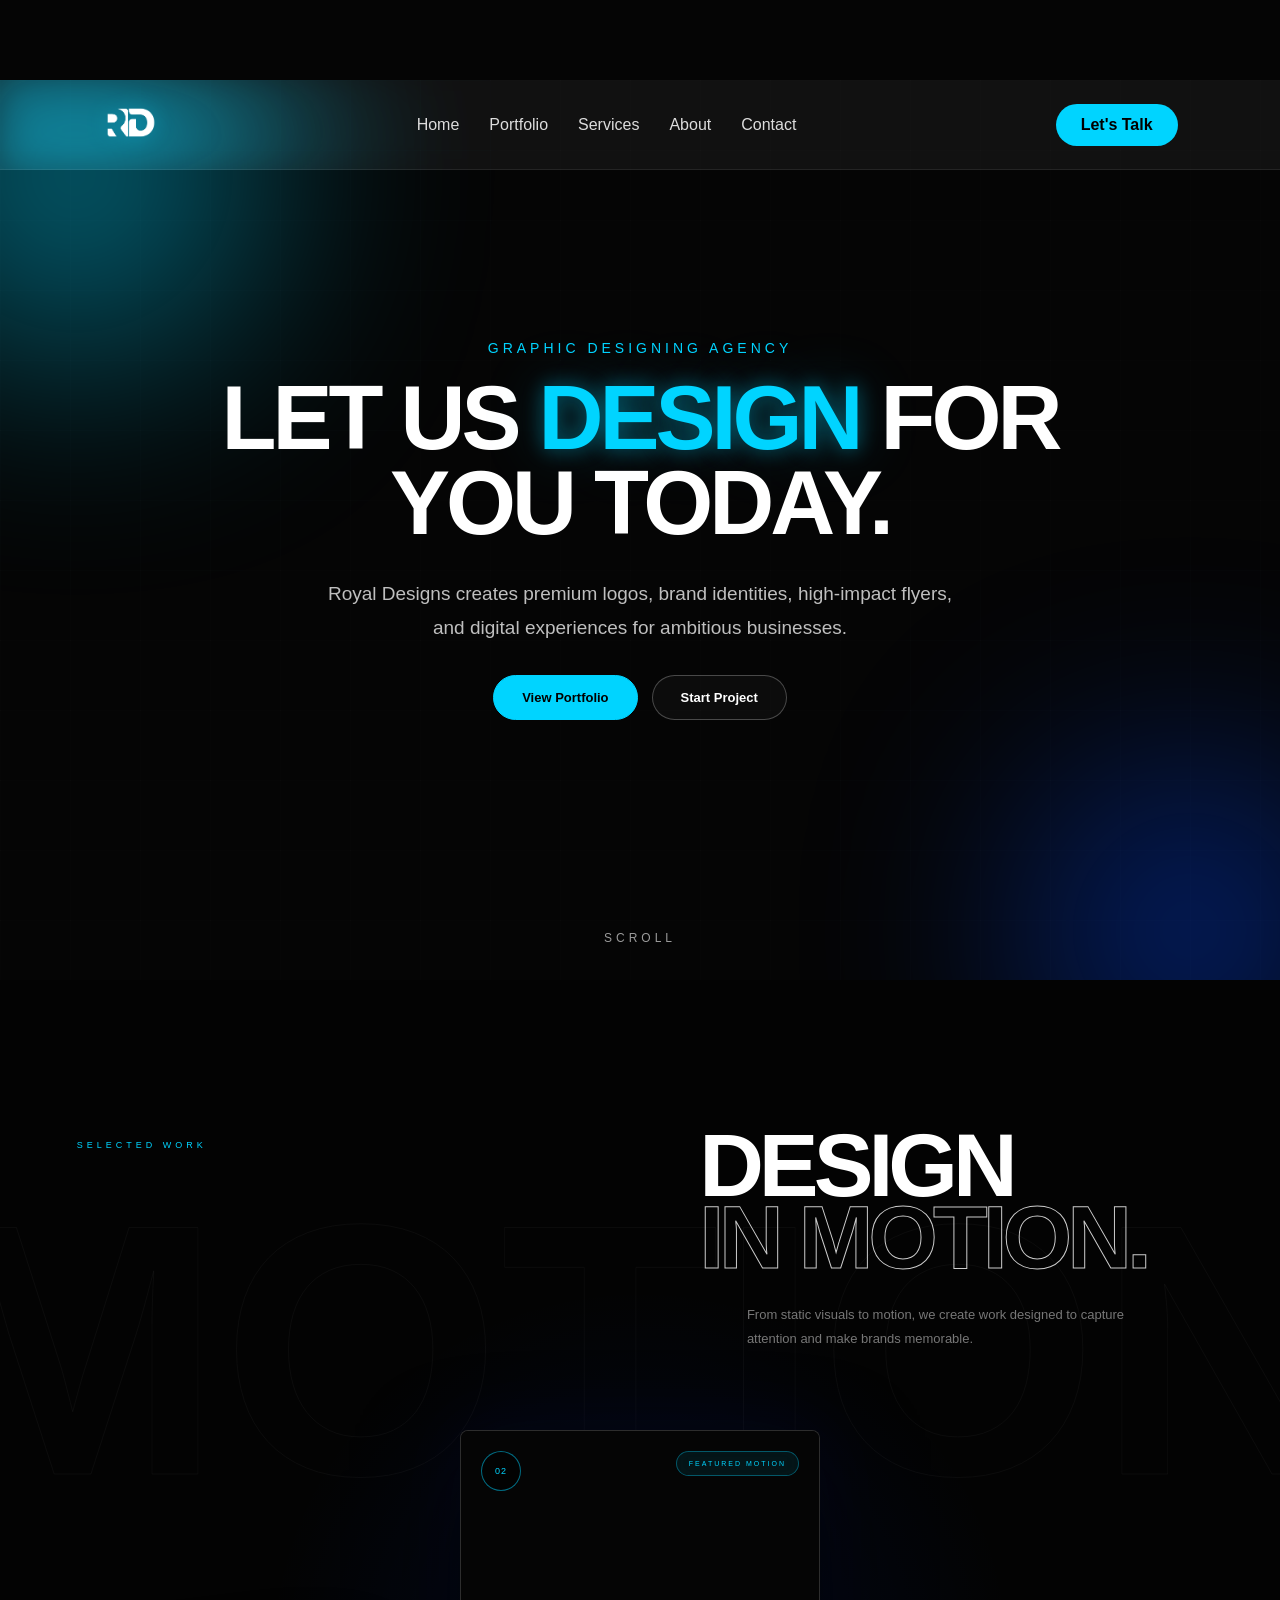
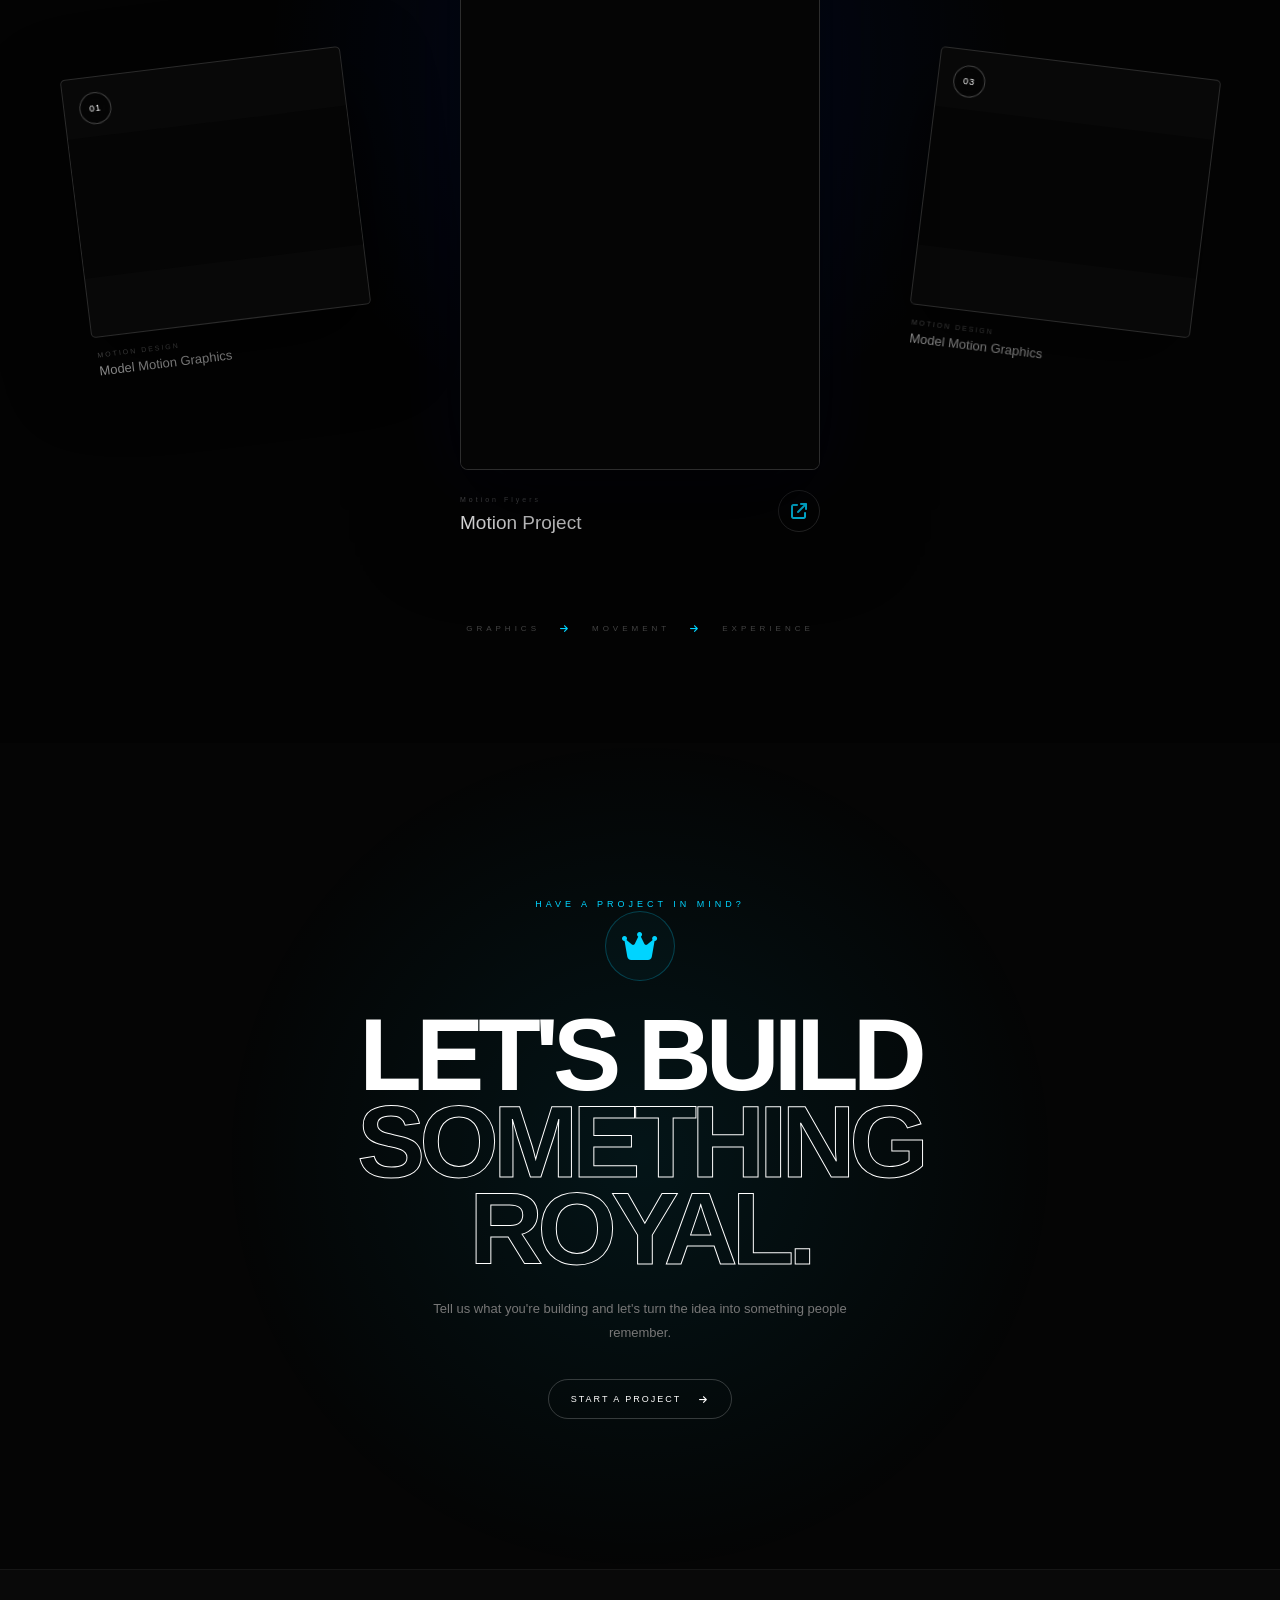
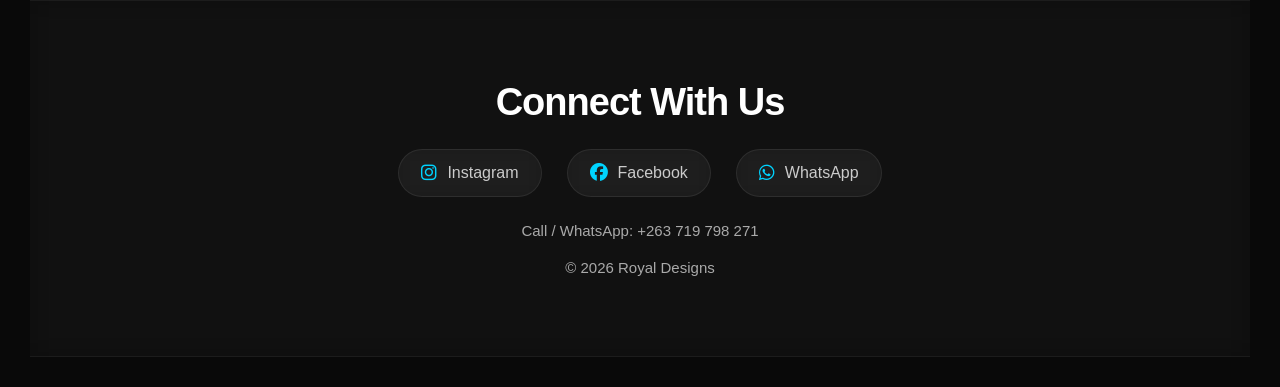
==== commit 02959d63: "Updated homepage design" ====
--- a/index.html
+++ b/index.html
@@ -4,6 +4,7 @@
     <meta charset="UTF-8">
     <meta name="viewport" content="width=device-width, initial-scale=1.0">
     <title>Royal Designs</title>
+    <link rel="icon" type="image/png" href="logo1.png">
     <link rel="stylesheet" href="style.css">
     <link rel="stylesheet" href="https://cdnjs.cloudflare.com/ajax/libs/font-awesome/6.7.1/css/all.min.css">
 
@@ -58,11 +59,33 @@
 </head>
 <body>
 
-<div class="intro-screen">
-    <img src="logo1.png" alt="Royal Designs" class="intro-logo">
-    <h1>ROYAL DESIGNS</h1>
+<div class="royal-loader">
+
+    <div class="royal-logo-loader">
+
+        <!-- Hollow logo -->
+        <img
+            src="logo1.png"
+            class="royal-logo-outline"
+            alt="Royal Designs"
+        >
+
+        <!-- Filling logo -->
+        <div class="royal-logo-liquid">
+
+            <img
+                src="logo1.png"
+                alt=""
+            >
+
+        </div>
+
+        <!-- Glow -->
+        <div class="royal-logo-glow"></div>
+
+    </div>
+
 </div>
-
 <div class="website-content">
 
 <nav>
@@ -136,10 +159,9 @@
 
     <div class="motion-intro">
 
-        <div class="motion-number">
-            03 / MOTION
-        </div>
-
+       <div class="motion-number">
+    SELECTED WORK
+</div>
         <div class="motion-title">
 
             <h2>
@@ -148,9 +170,9 @@
             </h2>
 
             <p>
-                Static design is only the beginning.
-                We bring ideas, identities and visuals
-                to life through movement.
+                From static visuals to motion,
+we create work designed to capture
+attention and make brands memorable.
             </p>
 
         </div>
@@ -294,7 +316,34 @@
     </div>
 
 </section>
-
+<!-- =====================================================
+     FINAL CTA
+===================================================== -->
+
+<section class="home-cta">
+
+    <span>HAVE A PROJECT IN MIND?</span>
+
+   <div class="cta-crown">
+    <i class="fas fa-crown"></i>
+</div>
+
+<h2>
+    LET'S BUILD
+    <em>SOMETHING ROYAL.</em>
+</h2>
+
+    <p>
+        Tell us what you're building and let's
+        turn the idea into something people remember.
+    </p>
+
+    <a href="contact.html">
+        START A PROJECT
+        <i class="fas fa-arrow-right"></i>
+    </a>
+
+</section>
 <footer>
 <section class="socials-section">
 
@@ -313,6 +362,8 @@
 
 
 </footer>
+
+
 
 </div>
 
--- a/style.css
+++ b/style.css
@@ -5453,4 +5453,442 @@
         letter-spacing: 2px !important;
     }
 
+}
+img {
+    content-visibility: auto;
+}
+/* =========================================================
+   HOMEPAGE FINAL CTA
+========================================================= */
+
+.home-cta {
+    position: relative;
+
+    padding: 150px 7%;
+
+    text-align: center;
+
+    overflow: hidden;
+
+    background:
+        radial-gradient(
+            circle,
+            rgba(0,212,255,.08),
+            transparent 55%
+        );
+}
+
+
+.home-cta > span {
+    color: #00d4ff;
+
+    font-size: 9px;
+
+    letter-spacing: 4px;
+}
+
+
+.home-cta h2 {
+    margin: 25px auto;
+
+    max-width: 900px;
+
+    font-size: clamp(50px, 8vw, 110px);
+
+    line-height: .85;
+
+    letter-spacing: -6px;
+}
+
+
+.home-cta h2 em {
+    display: block;
+
+    color: transparent;
+
+    -webkit-text-stroke: 1px white;
+
+    font-style: normal;
+}
+
+
+.home-cta p {
+    max-width: 450px;
+
+    margin: 0 auto 35px;
+
+    color: #777;
+
+    font-size: 13px;
+
+    line-height: 1.8;
+}
+
+
+.home-cta a {
+    display: inline-flex;
+
+    align-items: center;
+
+    gap: 18px;
+
+    padding: 14px 22px;
+
+    border: 1px solid rgba(255,255,255,.2);
+
+    border-radius: 50px;
+
+    color: white;
+
+    text-decoration: none;
+
+    font-size: 9px;
+
+    letter-spacing: 2px;
+
+    transition: .3s ease;
+}
+
+
+.home-cta a:hover {
+    background: #00d4ff;
+
+    border-color: #00d4ff;
+
+    color: #000;
+
+    gap: 25px;
+}
+
+/* =========================================================
+   GLOWING CROWN — FINAL CTA
+========================================================= */
+
+.cta-crown {
+    width: 70px;
+    height: 70px;
+
+    margin: 0 auto 30px;
+
+    display: flex;
+    align-items: center;
+    justify-content: center;
+
+    color: #00d4ff;
+
+    font-size: 32px;
+
+    border: 1px solid rgba(0, 212, 255, .25);
+
+    border-radius: 50%;
+
+    background: rgba(0, 212, 255, .03);
+
+    animation: crownGlow 2.8s ease-in-out infinite;
+}
+
+
+/* GLOW ON → OFF → ON */
+
+@keyframes crownGlow {
+
+    0%,
+    100% {
+
+        opacity: .45;
+
+        transform: translateY(0);
+
+        box-shadow:
+            0 0 0 rgba(0,212,255,0);
+
+        text-shadow:
+            0 0 5px rgba(0,212,255,.2);
+    }
+
+    50% {
+
+        opacity: 1;
+
+        transform: translateY(-4px);
+
+        box-shadow:
+            0 0 20px rgba(0,212,255,.25),
+            0 0 50px rgba(0,212,255,.08);
+
+        text-shadow:
+            0 0 8px #00d4ff,
+            0 0 25px rgba(0,212,255,.7),
+            0 0 45px rgba(0,212,255,.35);
+    }
+
+}
+/* =========================================================
+   ROYAL DESIGNS — LIQUID LOGO LOADER
+========================================================= */
+
+.royal-loader {
+
+    position: fixed !important;
+    inset: 0 !important;
+
+    width: 100% !important;
+    height: 100vh !important;
+
+    background: #000 !important;
+
+    display: flex !important;
+    align-items: center !important;
+    justify-content: center !important;
+
+    overflow: hidden !important;
+
+    z-index: 999999 !important;
+
+}
+
+
+/* =========================================================
+   LOGO AREA
+========================================================= */
+
+.royal-logo-loader {
+
+    position: relative;
+
+    width: 160px;
+    height: 160px;
+
+}
+
+
+/* =========================================================
+   HOLLOW LOGO
+========================================================= */
+
+.royal-logo-outline {
+
+    position: absolute;
+
+    inset: 0;
+
+    width: 100%;
+    height: 100%;
+
+    object-fit: contain;
+
+    filter:
+        grayscale(1)
+        brightness(0)
+        invert(1);
+
+    opacity: .25;
+
+}
+
+
+/* =========================================================
+   LIQUID FILL
+========================================================= */
+
+.royal-logo-liquid {
+
+    position: absolute;
+
+    left: 0;
+    bottom: 0;
+
+    width: 100%;
+
+    height: 0;
+
+    overflow: hidden;
+
+    animation:
+        royalLiquidRise
+        2.5s
+        cubic-bezier(.65,0,.2,1)
+        forwards;
+
+}
+
+
+/* THE LOGO INSIDE THE LIQUID */
+
+.royal-logo-liquid img {
+
+    position: absolute;
+
+    left: 0;
+    bottom: 0;
+
+    width: 160px;
+    height: 160px;
+
+    object-fit: contain;
+
+    filter:
+        brightness(0)
+        invert(1)
+        drop-shadow(
+            0 0 12px rgba(255,255,255,.9)
+        );
+
+}
+
+
+/* =========================================================
+   LIQUID RISE
+========================================================= */
+
+@keyframes royalLiquidRise {
+
+    0% {
+        height: 0%;
+    }
+
+    15% {
+        height: 8%;
+    }
+
+    30% {
+        height: 20%;
+    }
+
+    50% {
+        height: 42%;
+    }
+
+    70% {
+        height: 65%;
+    }
+
+    85% {
+        height: 85%;
+    }
+
+    100% {
+        height: 100%;
+    }
+
+}
+
+
+/* =========================================================
+   GLOW
+========================================================= */
+
+.royal-logo-loader::after {
+
+    content: "";
+
+    position: absolute;
+
+    inset: -40px;
+
+    border-radius: 50%;
+
+    background:
+        radial-gradient(
+            circle,
+            rgba(255,255,255,.18),
+            transparent 65%
+        );
+
+    opacity: 0;
+
+    animation:
+        royalGlow
+        1s
+        ease
+        2.2s
+        forwards;
+
+    pointer-events: none;
+
+}
+
+
+@keyframes royalGlow {
+
+    0% {
+        opacity: 0;
+        transform: scale(.5);
+    }
+
+    50% {
+        opacity: 1;
+        transform: scale(1);
+    }
+
+    100% {
+        opacity: 0;
+        transform: scale(1.5);
+    }
+
+}
+
+
+/* =========================================================
+   FINAL LOGO BURST
+========================================================= */
+
+.royal-logo-loader {
+
+    animation:
+        royalLogoBurst
+        .8s
+        cubic-bezier(.2,.8,.2,1)
+        2.7s
+        forwards;
+
+}
+
+
+@keyframes royalLogoBurst {
+
+    0% {
+        transform: scale(1);
+    }
+
+    35% {
+        transform: scale(1.08);
+    }
+
+    100% {
+        transform: scale(1.25);
+        opacity: 0;
+    }
+
+}
+
+
+/* =========================================================
+   LOADER EXIT
+========================================================= */
+
+.royal-loader {
+
+    animation:
+        royalLoaderExit
+        .7s
+        ease
+        3.2s
+        forwards;
+
+}
+
+
+@keyframes royalLoaderExit {
+
+    to {
+
+        opacity: 0;
+
+        visibility: hidden;
+
+        pointer-events: none;
+
+    }
+
 }
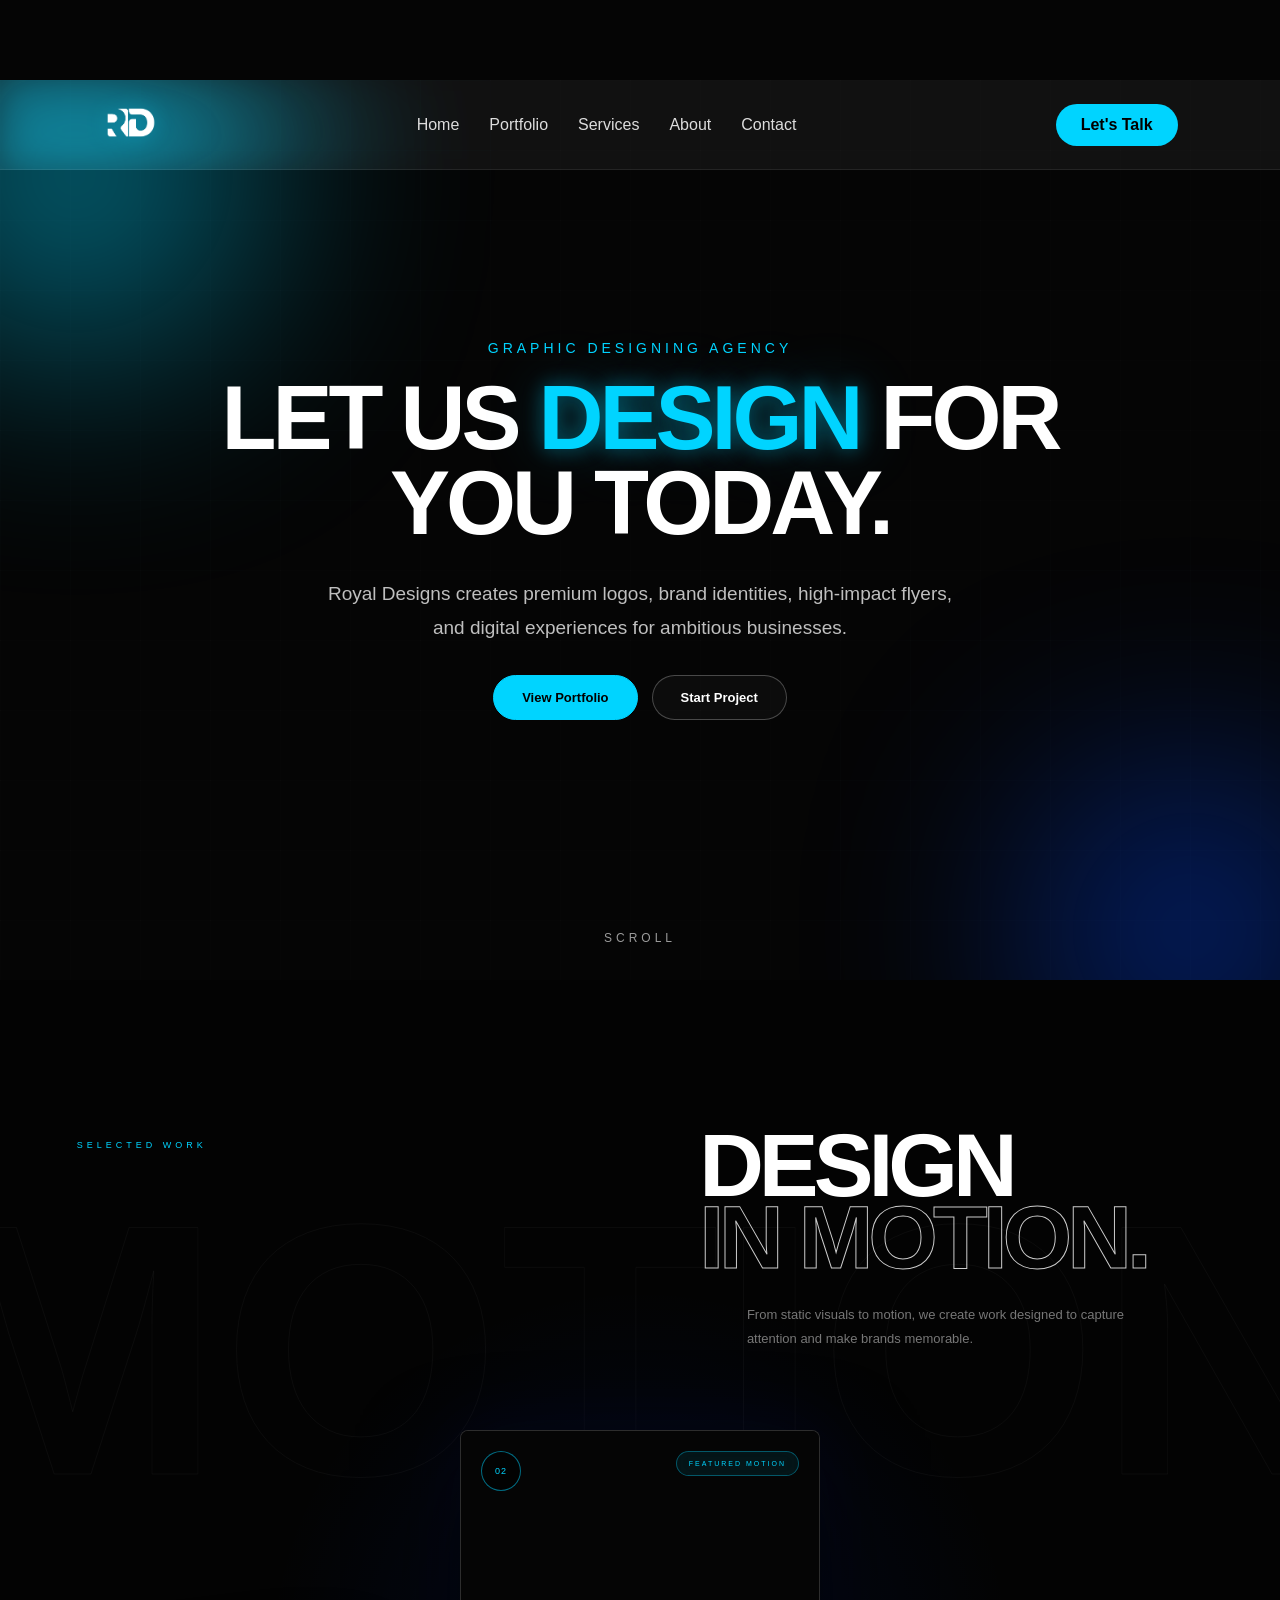
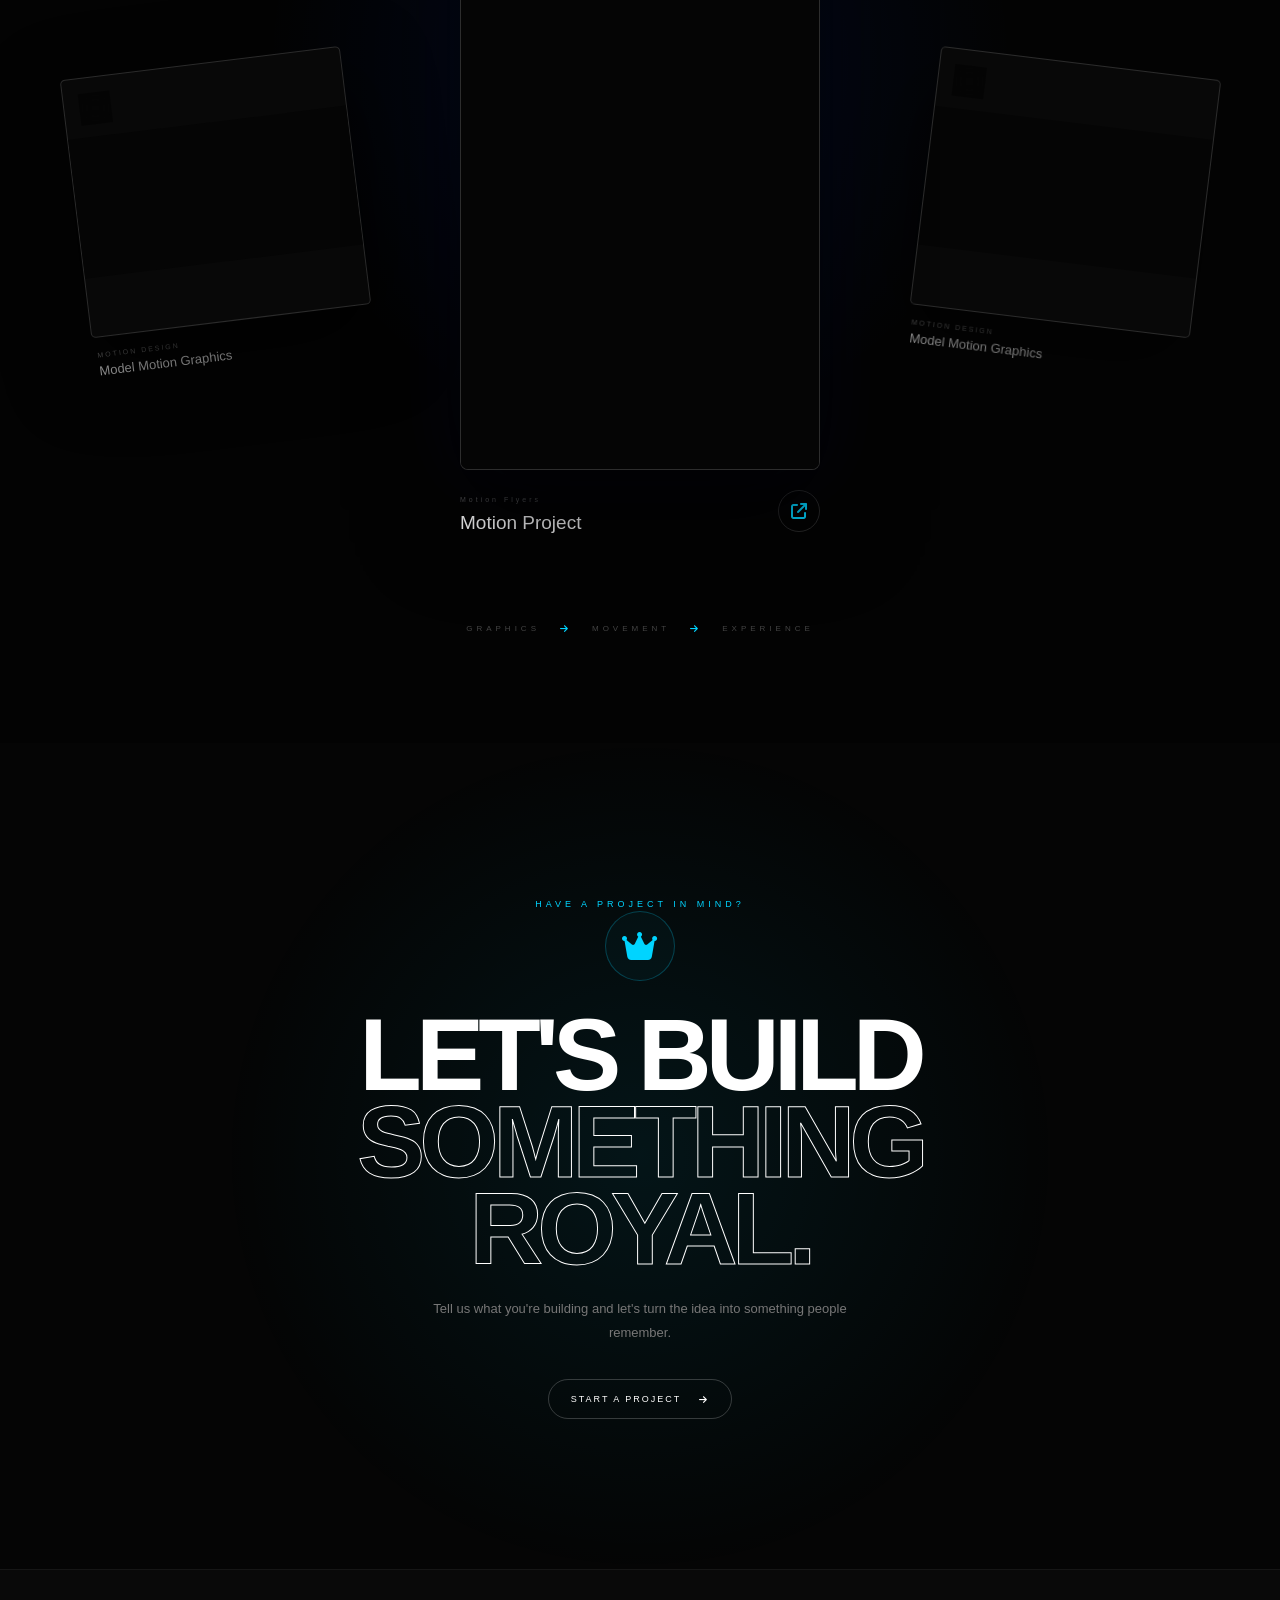
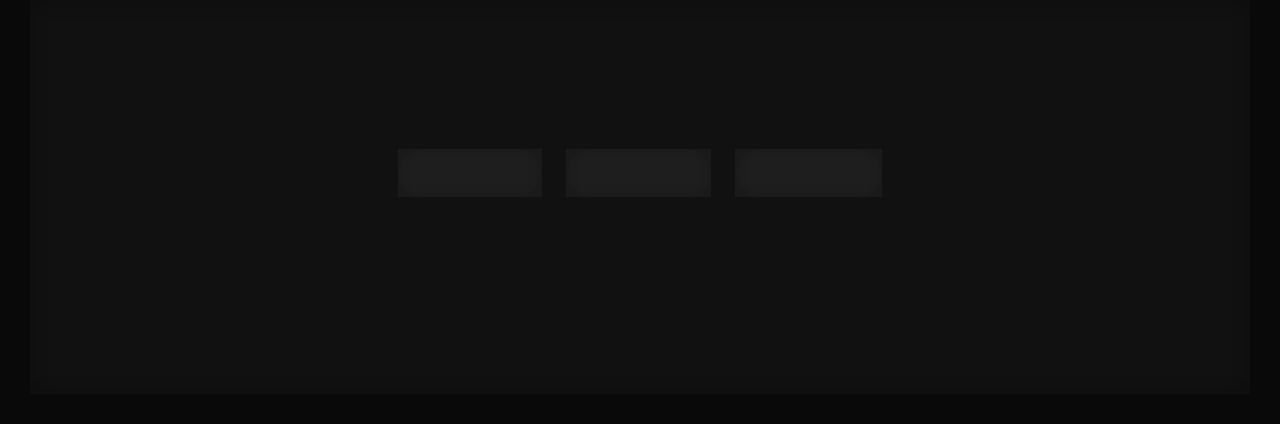
==== commit 14c1b5cb: "Updated homepage design" ====
--- a/index.html
+++ b/index.html
@@ -357,6 +357,7 @@
 
 <p>Call / WhatsApp: +263 719 798 271</p>
 <p>© 2026 Royal Designs</p>
+<p class="site-credit">Site designed by <strong>Emmanuel Chiroto</strong></p>
 
 </section>
 
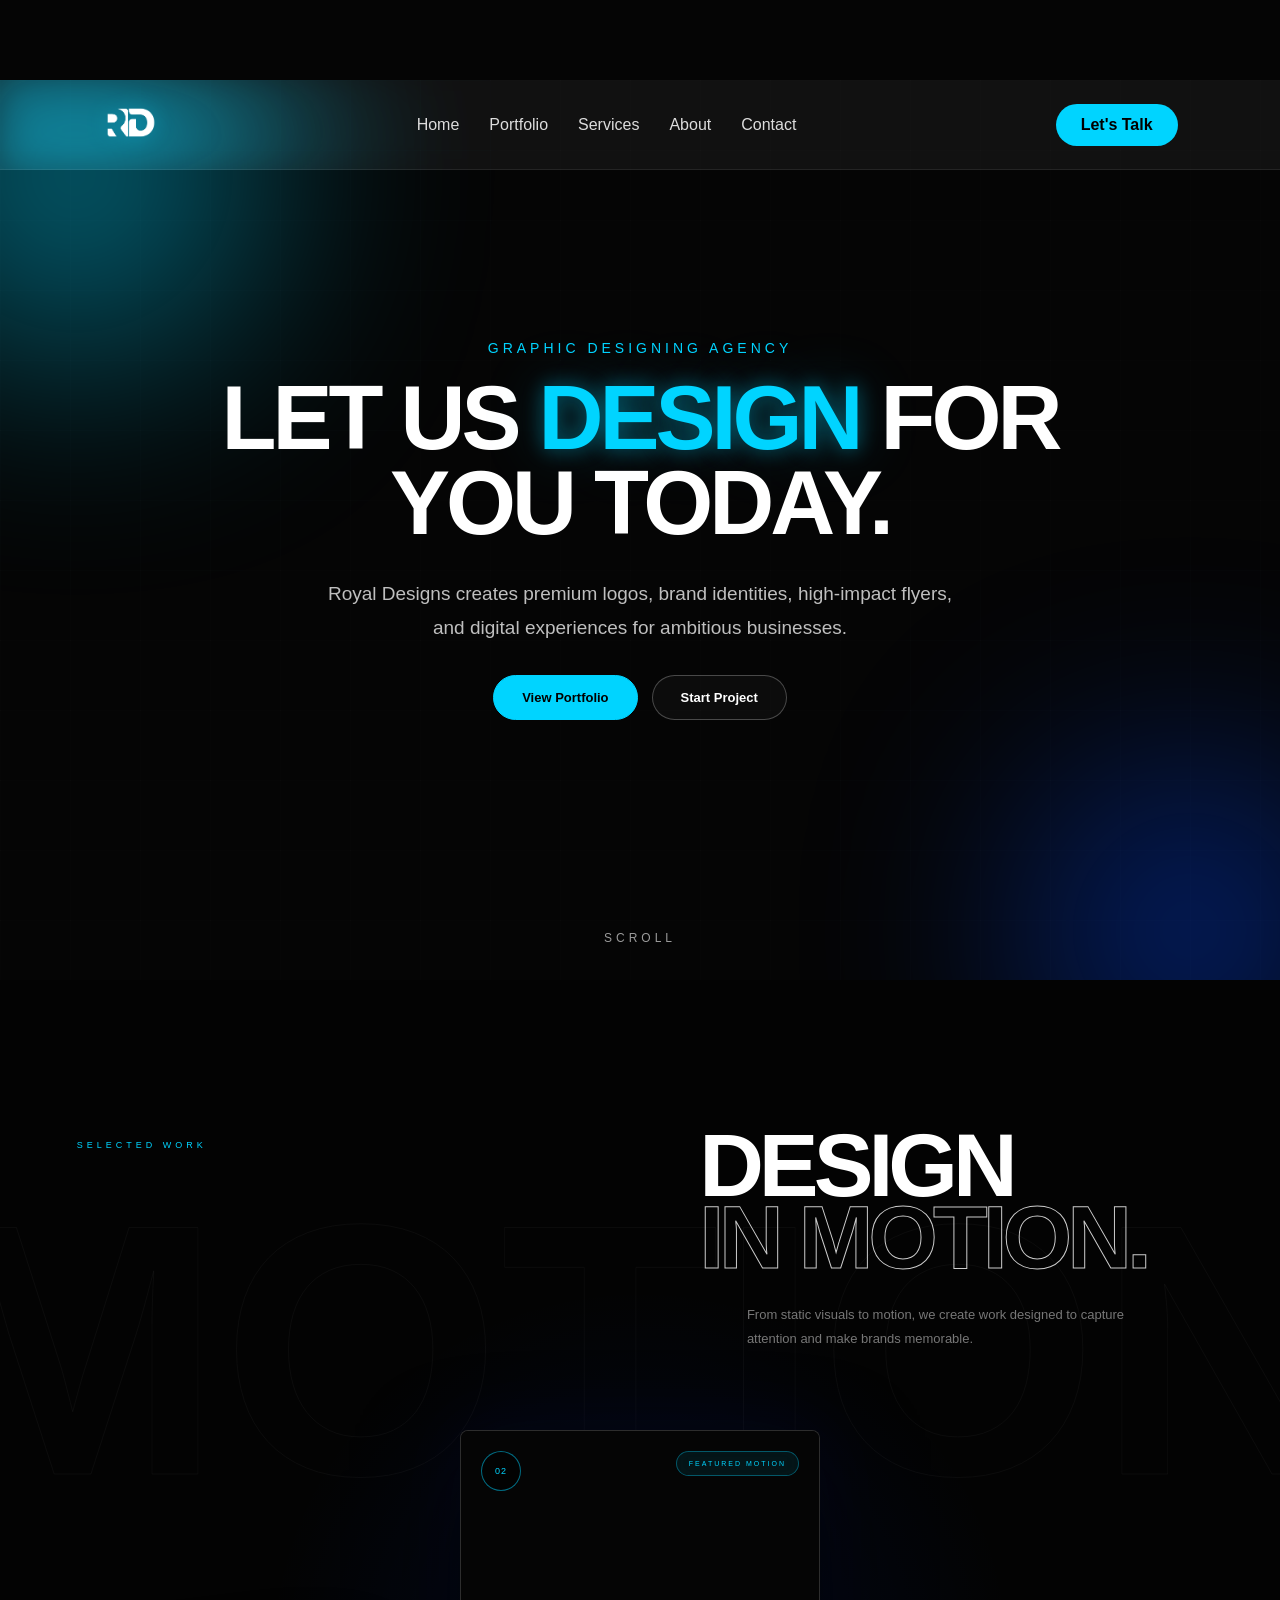
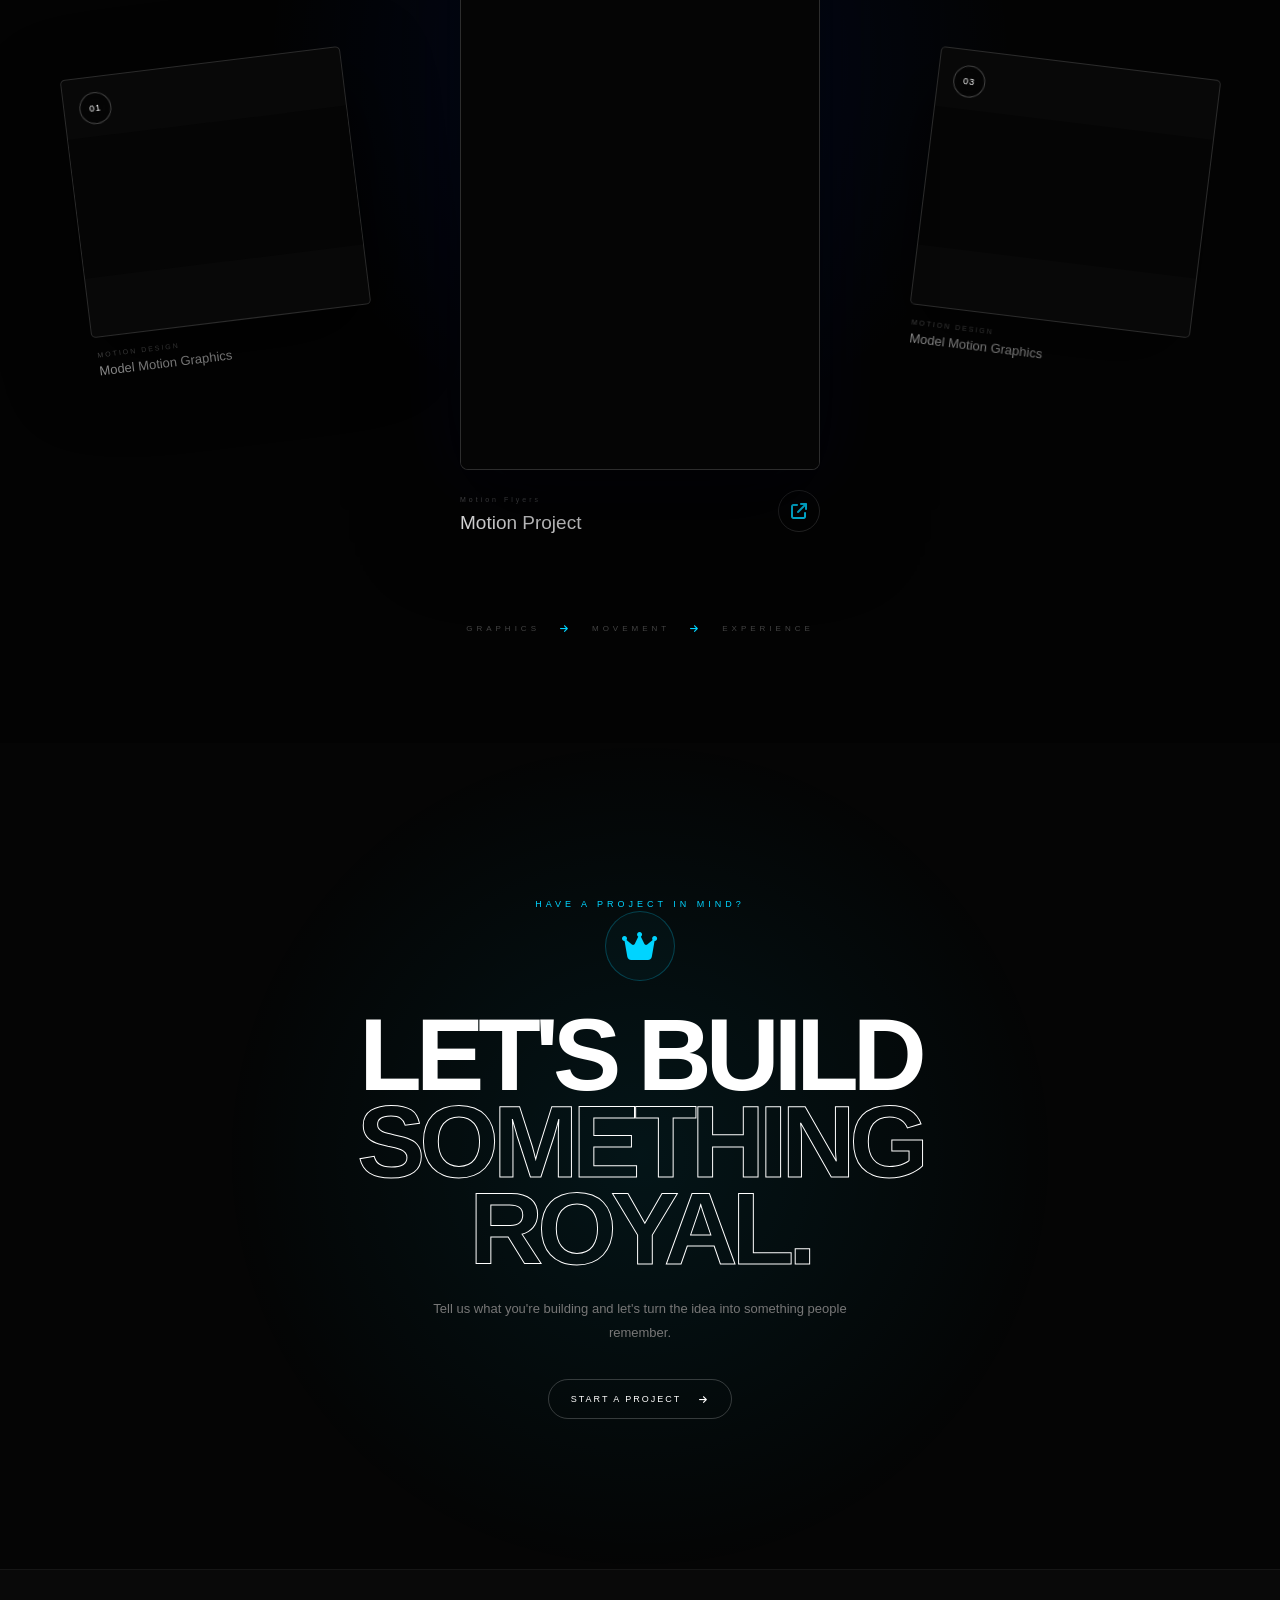
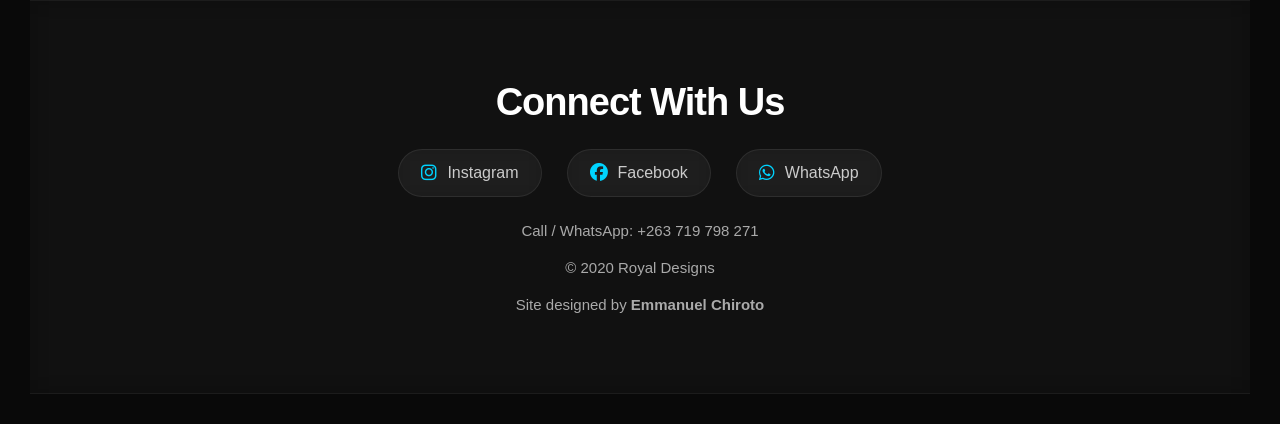
==== commit f7749594: "Updated homepage design" ====
--- a/index.html
+++ b/index.html
@@ -356,7 +356,7 @@
 </div>
 
 <p>Call / WhatsApp: +263 719 798 271</p>
-<p>© 2026 Royal Designs</p>
+<p>© 2020 Royal Designs</p>
 <p class="site-credit">Site designed by <strong>Emmanuel Chiroto</strong></p>
 
 </section>
--- a/style.css
+++ b/style.css
@@ -5891,4 +5891,305 @@
 
     }
 
+}
+
+/* =========================================================
+   SEAMLESS INSTAGRAM CAROUSEL
+========================================================= */
+
+.carousel-project {
+    width: 100%;
+    padding: 120px 7%;
+    background: #050505;
+    overflow: hidden;
+}
+
+
+/* HEADER */
+
+.carousel-heading {
+    display: flex;
+    justify-content: space-between;
+    align-items: flex-end;
+    gap: 50px;
+    margin-bottom: 60px;
+}
+
+.carousel-heading span {
+    color: #00d4ff;
+    font-size: 9px;
+    letter-spacing: 4px;
+}
+
+.carousel-heading h2 {
+    margin: 18px 0 0;
+    font-size: clamp(50px, 7vw, 100px);
+    line-height: .85;
+    letter-spacing: -5px;
+}
+
+.carousel-heading h2 em {
+    color: transparent;
+    -webkit-text-stroke: 1px white;
+    font-style: normal;
+}
+
+.carousel-heading p {
+    max-width: 330px;
+    color: #777;
+    font-size: 12px;
+    line-height: 1.8;
+}
+
+
+/* =========================================================
+   SEAMLESS VIEWPORT
+========================================================= */
+
+.carousel-wrapper {
+    width: 100%;
+
+    overflow: hidden;
+
+    cursor: grab;
+
+    /* remove any gaps around the carousel */
+    padding: 0;
+}
+
+
+.carousel-wrapper:active {
+    cursor: grabbing;
+}
+
+
+/* =========================================================
+   CONTINUOUS TRACK
+========================================================= */
+
+.carousel-track {
+
+    display: flex;
+
+    gap: 4px;
+
+    width: max-content;
+
+    transform: translateX(0);
+
+    transition:
+        transform .65s cubic-bezier(.77,0,.18,1);
+
+    user-select: none;
+}
+
+
+/* =========================================================
+   SLIDES
+========================================================= */
+
+.carousel-slide {
+
+    position: relative;
+
+    flex: 0 0 360px;
+
+    width: 360px;
+
+    margin: 0;
+
+    padding: 0;
+
+    overflow: hidden;
+
+    border-radius: 0;
+
+    border: none;
+
+    background: transparent;
+
+    box-shadow: none;
+
+    transform: none !important;
+}
+
+
+.carousel-slide img {
+
+    display: block;
+
+    width: 100%;
+
+    height: auto;
+
+    margin: 0;
+
+    padding: 0;
+
+    pointer-events: none;
+
+    user-select: none;
+
+    /* IMPORTANT:
+       don't crop the carousel artwork
+    */
+
+    object-fit: contain;
+}
+
+
+/* =========================================================
+   REMOVE ACTIVE EFFECT
+========================================================= */
+
+.carousel-slide.active {
+    transform: none !important;
+
+    border: none !important;
+
+    box-shadow: none !important;
+}
+
+
+/* =========================================================
+   CONTROLS
+========================================================= */
+
+.carousel-controls {
+
+    display: flex;
+
+    justify-content: center;
+
+    align-items: center;
+
+    gap: 25px;
+
+    margin-top: 35px;
+}
+
+
+.carousel-controls button {
+
+    width: 44px;
+    height: 44px;
+
+    display: flex;
+
+    align-items: center;
+    justify-content: center;
+
+    border-radius: 50%;
+
+    border:
+        1px solid rgba(255,255,255,.15);
+
+    background: transparent;
+
+    color: white;
+
+    cursor: pointer;
+
+    transition: .3s ease;
+}
+
+
+.carousel-controls button:hover {
+
+    background: #00d4ff;
+
+    color: #000;
+
+    border-color: #00d4ff;
+}
+
+
+.carousel-counter {
+
+    display: flex;
+
+    gap: 8px;
+
+    color: #555;
+
+    font-size: 10px;
+
+    letter-spacing: 2px;
+}
+
+
+#carouselCurrent {
+    color: white;
+}
+
+
+/* =========================================================
+   MOBILE
+========================================================= */
+
+@media (max-width: 768px) {
+
+    .carousel-project {
+
+        padding: 90px 0;
+    }
+
+
+    .carousel-heading {
+
+        display: block;
+
+        padding: 0 7%;
+
+        margin-bottom: 40px;
+    }
+
+
+    .carousel-heading h2 {
+
+        font-size: 15vw;
+
+        letter-spacing: -3px;
+    }
+
+
+    .carousel-heading p {
+
+        margin-top: 25px;
+
+        max-width: 320px;
+    }
+
+
+    .carousel-wrapper {
+
+        width: 100%;
+
+        overflow: hidden;
+
+        padding: 0;
+    }
+
+
+    .carousel-track {
+
+        gap: 4px;
+    }
+
+
+    .carousel-slide {
+
+        flex: 0 0 78vw;
+
+        width: 78vw;
+
+        max-width: none;
+    }
+
+
+    .carousel-controls {
+
+        margin-top: 25px;
+    }
+
 }
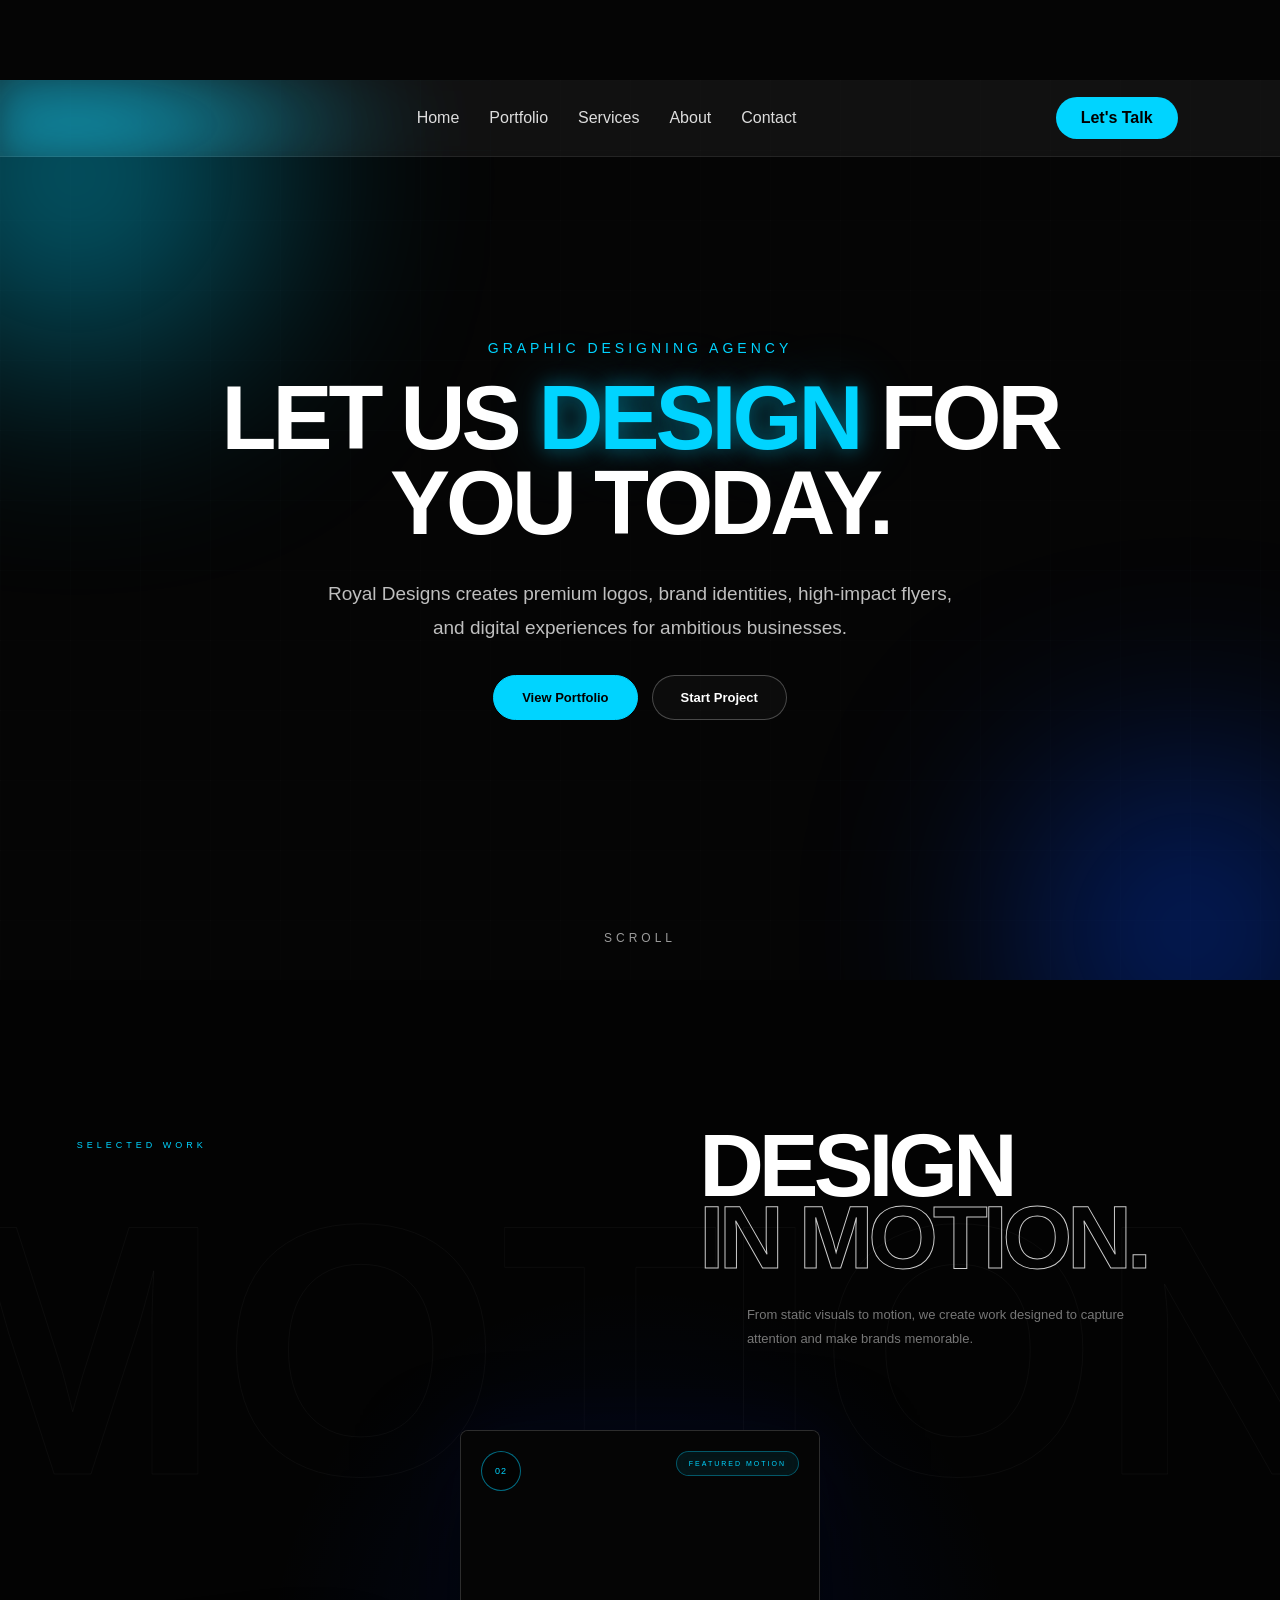
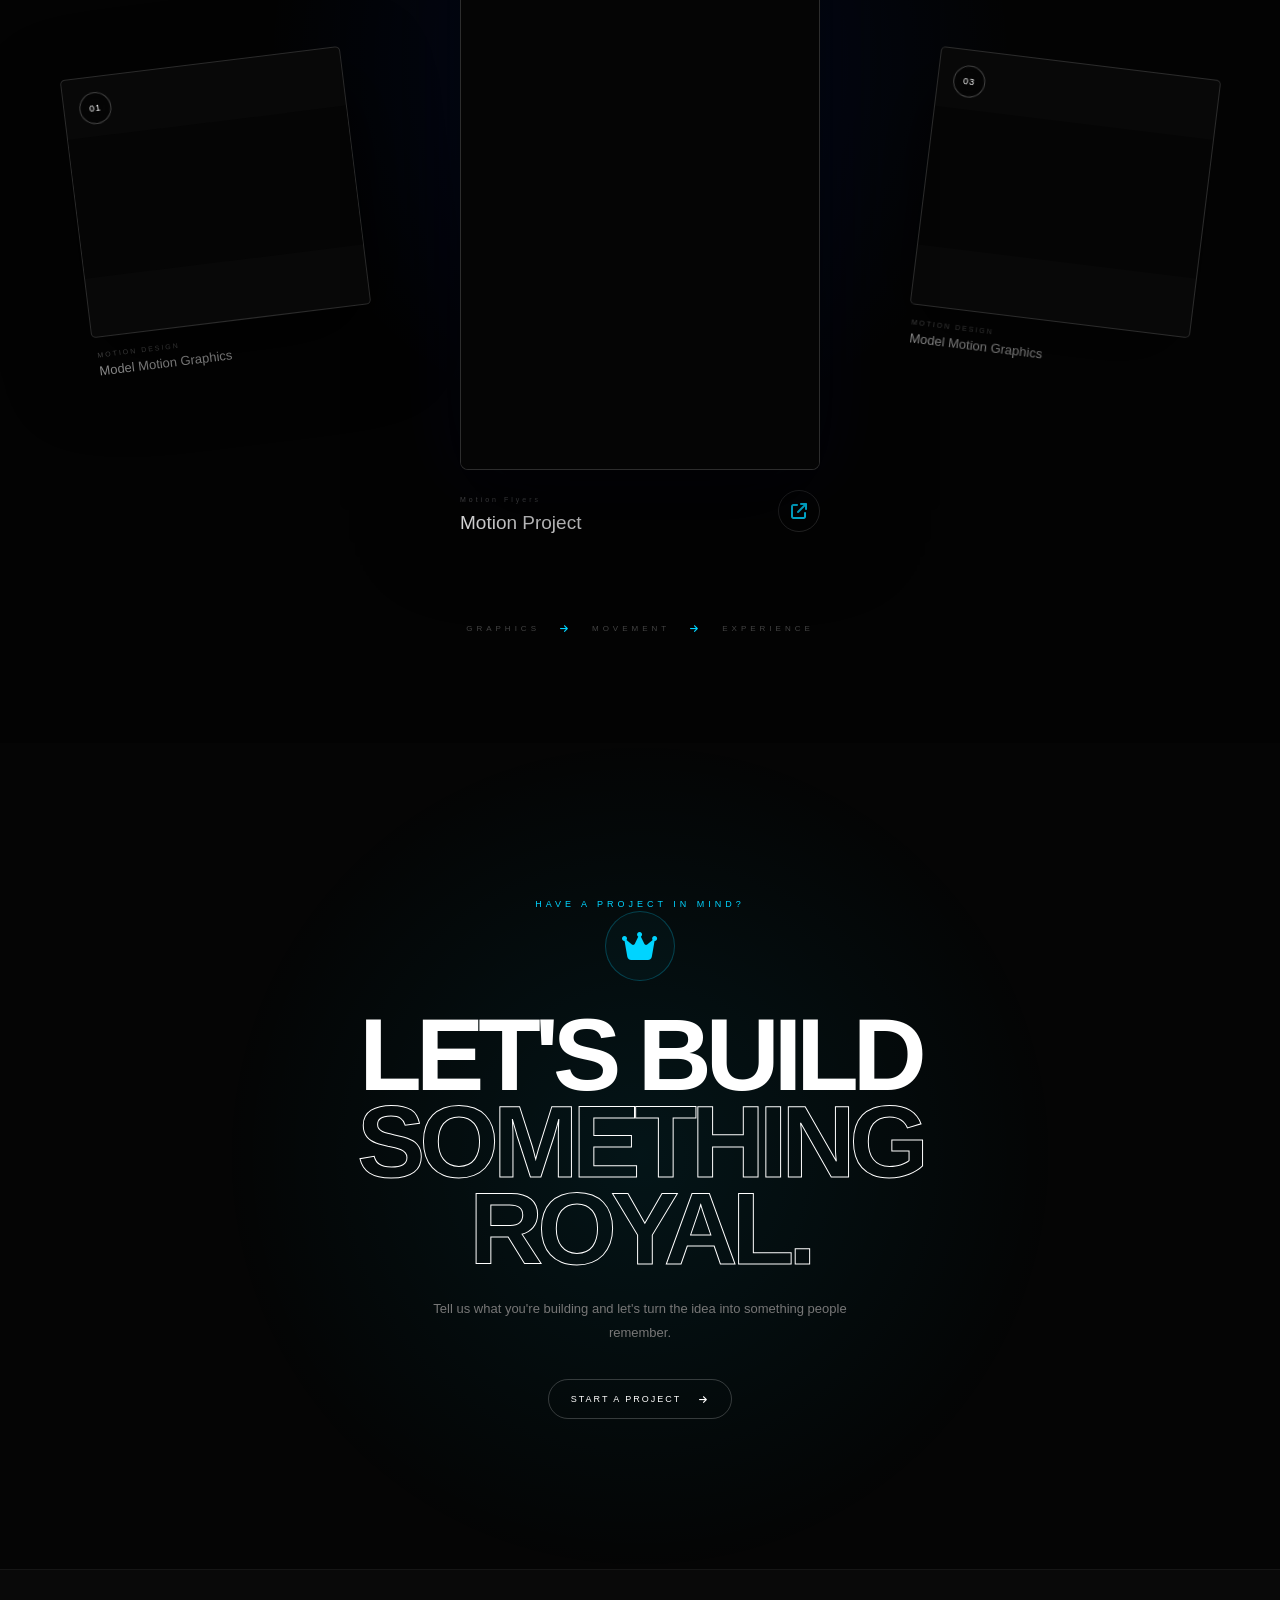
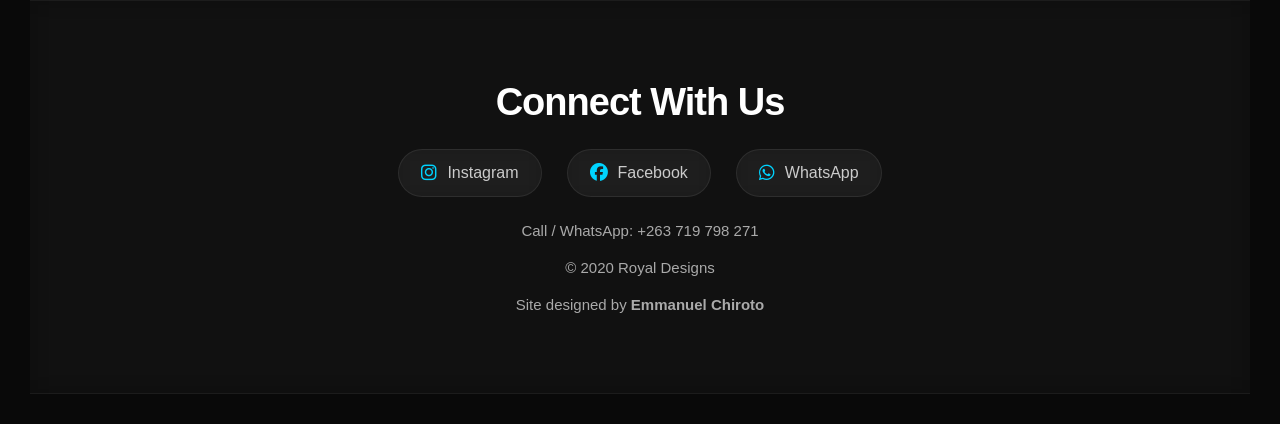
==== commit 62dd0412: "Updated homepage design" ====
--- a/index.html
+++ b/index.html
@@ -1,6 +1,16 @@
 <!DOCTYPE html>
 <html lang="en">
 <head>
+<!-- Google tag (gtag.js) -->
+<script async src="https://www.googletagmanager.com/gtag/js?id=G-VN09MFFM4S"></script>
+<script>
+  window.dataLayer = window.dataLayer || [];
+  function gtag(){dataLayer.push(arguments);}
+  gtag('js', new Date());
+
+  gtag('config', 'G-VN09MFFM4S');
+</script>
+
     <meta charset="UTF-8">
     <meta name="viewport" content="width=device-width, initial-scale=1.0">
     <title>Royal Designs</title>
@@ -316,6 +326,7 @@
     </div>
 
 </section>
+
 <!-- =====================================================
      FINAL CTA
 ===================================================== -->
--- a/style.css
+++ b/style.css
@@ -6192,4 +6192,4 @@
         margin-top: 25px;
     }
 
-}+}
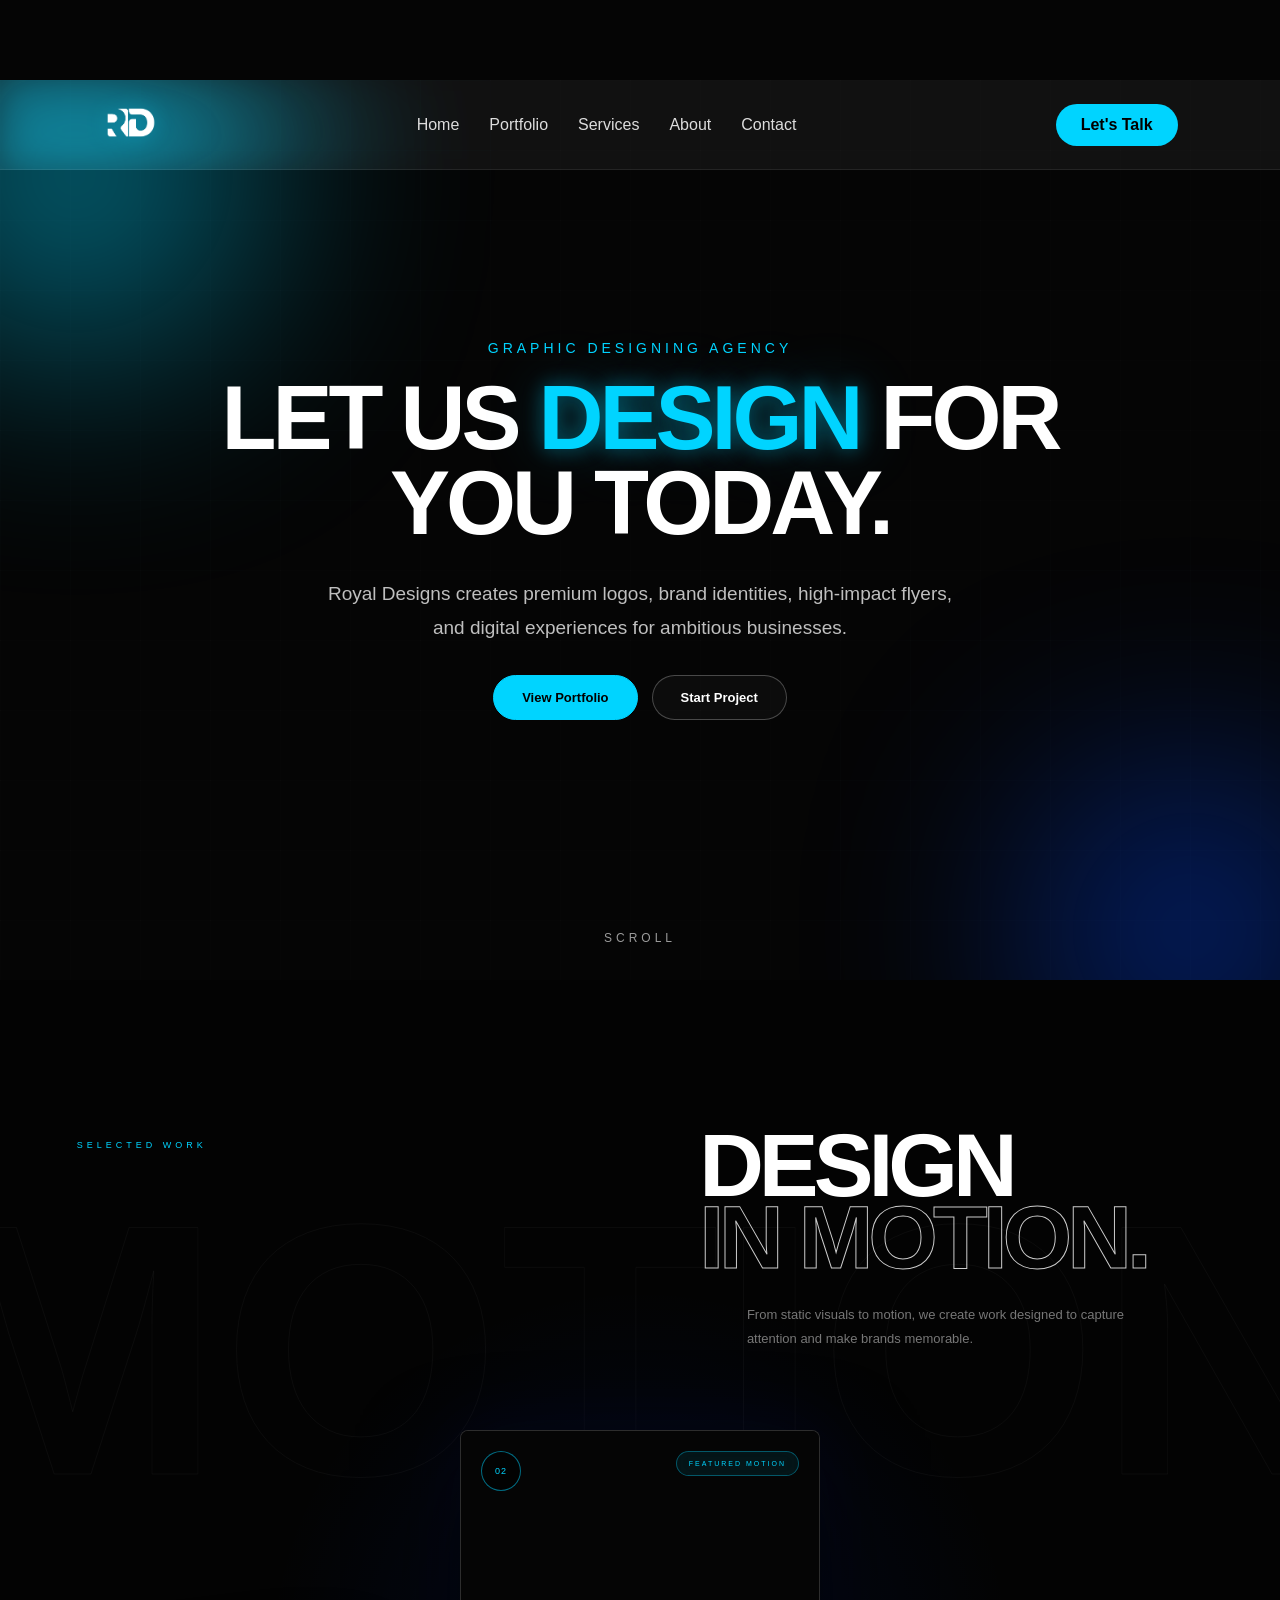
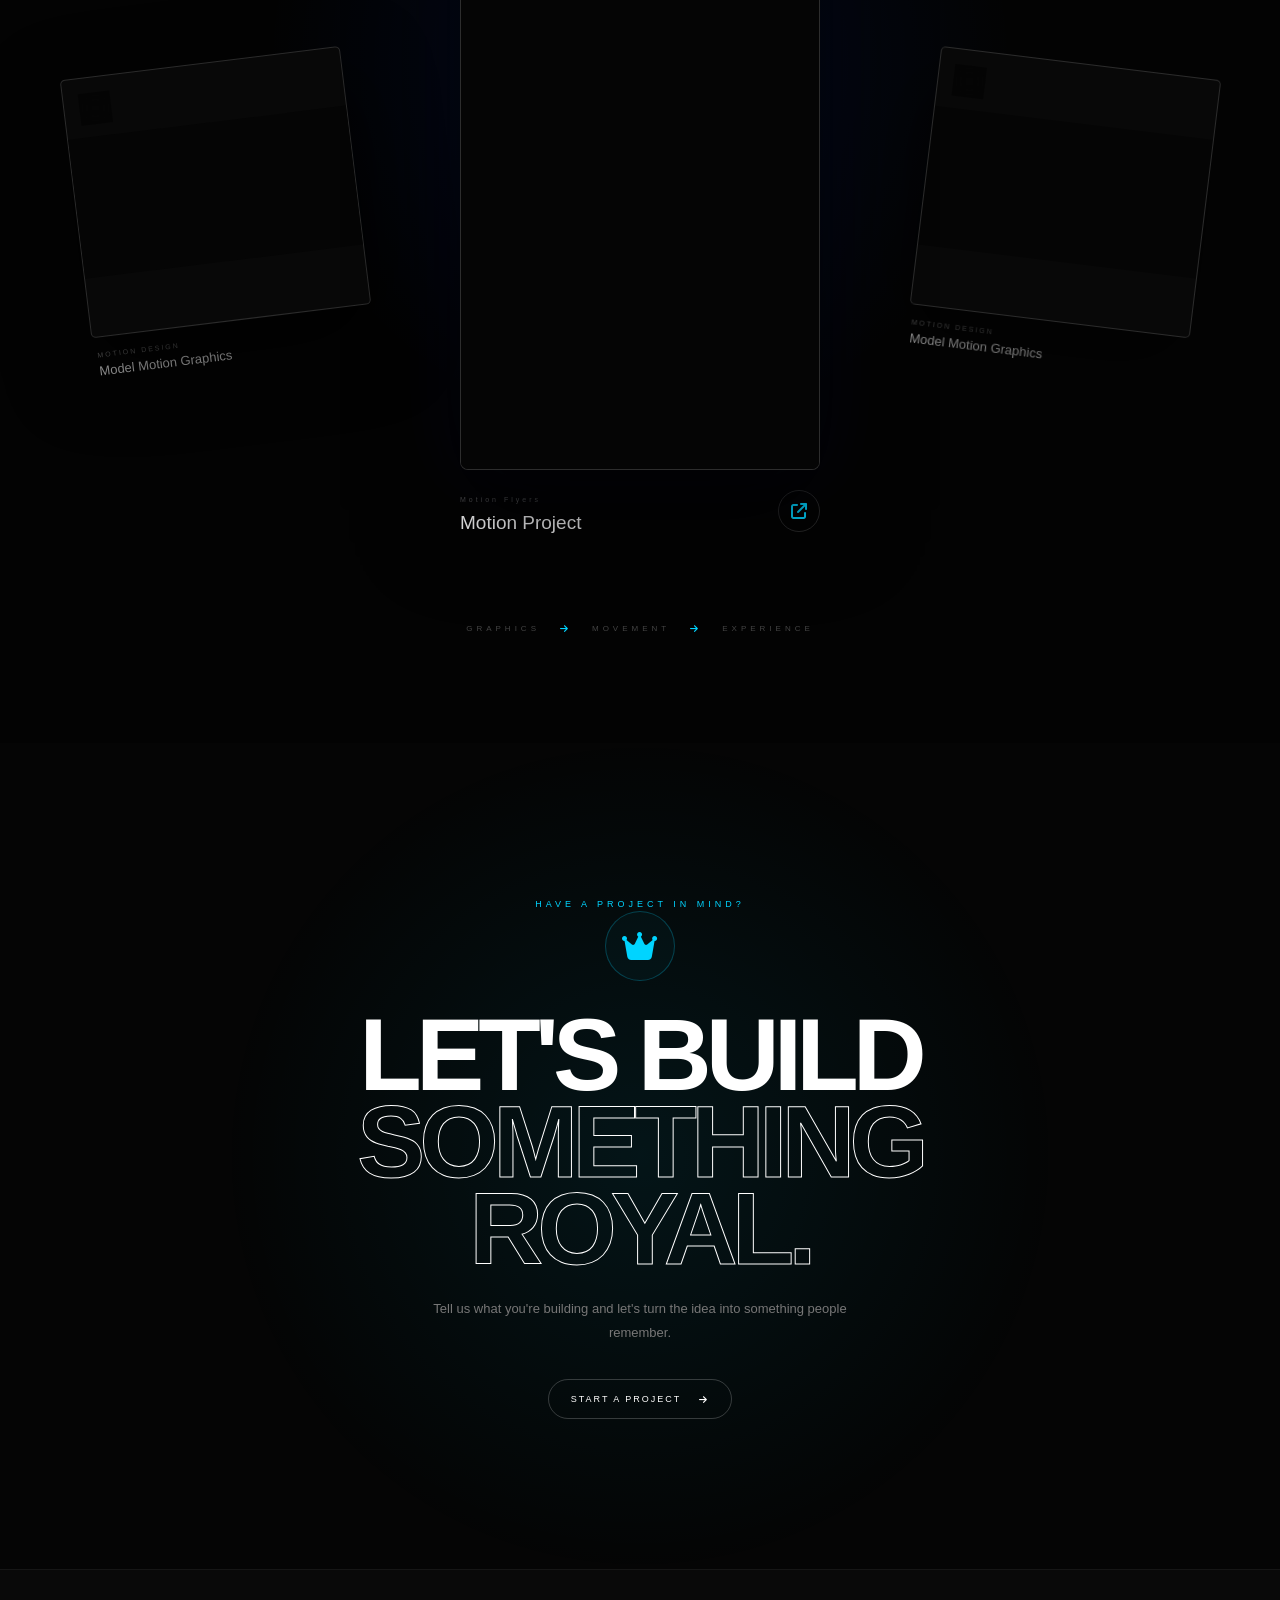
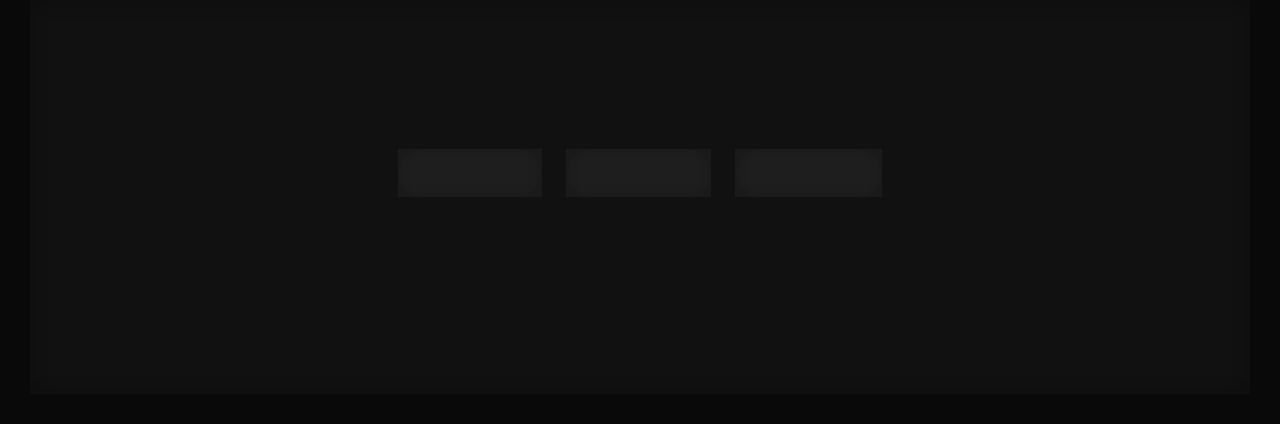
==== commit 43f00865: "Install Vercel Web Analytics # Vercel Web Analytics Implementation Report  ## Summary Successfully i" ====
--- a/index.html
+++ b/index.html
@@ -1,414 +1,420 @@
-<!DOCTYPE html>
-<html lang="en">
-<head>
-<!-- Google tag (gtag.js) -->
-<script async src="https://www.googletagmanager.com/gtag/js?id=G-VN09MFFM4S"></script>
-<script>
-  window.dataLayer = window.dataLayer || [];
-  function gtag(){dataLayer.push(arguments);}
-  gtag('js', new Date());
-
-  gtag('config', 'G-VN09MFFM4S');
-</script>
-
-    <meta charset="UTF-8">
-    <meta name="viewport" content="width=device-width, initial-scale=1.0">
-    <title>Royal Designs</title>
-    <link rel="icon" type="image/png" href="logo1.png">
-    <link rel="stylesheet" href="style.css">
-    <link rel="stylesheet" href="https://cdnjs.cloudflare.com/ajax/libs/font-awesome/6.7.1/css/all.min.css">
-
-    <style>
-        .intro-screen{
-            position:fixed;
-            top:0;
-            left:0;
-            width:100%;
-            height:100vh;
-            background:#000;
-            display:flex;
-            flex-direction:column;
-            justify-content:center;
-            align-items:center;
-            z-index:9999;
-            transition:1s ease;
-        }
-
-        .intro-logo{
-            width:140px;
-            animation:logoAnimation 1.5s ease;
-        }
-
-        .intro-screen h1{
-            color:white;
-            margin-top:20px;
-            letter-spacing:6px;
-              font-family: Helvetica, Arial, sans-serif;
-        }
-
-        .website-content{
-            opacity:0;
-            transition:1s ease;
-        }
-
-        .website-content.show{
-            opacity:1;
-        }
-
-        @keyframes logoAnimation{
-            from{
-                opacity:0;
-                transform:scale(.5);
-            }
-            to{
-                opacity:1;
-                transform:scale(1);
-            }
-        }
-    </style>
-</head>
-<body>
-
-<div class="royal-loader">
-
-    <div class="royal-logo-loader">
-
-        <!-- Hollow logo -->
-        <img
-            src="logo1.png"
-            class="royal-logo-outline"
-            alt="Royal Designs"
-        >
-
-        <!-- Filling logo -->
-        <div class="royal-logo-liquid">
-
-            <img
-                src="logo1.png"
-                alt=""
-            >
-
-        </div>
-
-        <!-- Glow -->
-        <div class="royal-logo-glow"></div>
-
-    </div>
-
-</div>
-<div class="website-content">
-
-<nav>
-    <a href="index.html" class="logo">
-        <img src="logo1.png" alt="Royal Designs" class="logo-img">
-    </a>
-
-    <ul class="nav-links">
-        <li><a href="index.html">Home</a></li>
-        <li><a href="portfolio.html">Portfolio</a></li>
-        <li><a href="services.html">Services</a></li>
-        <li><a href="about.html">About</a></li>
-        <li><a href="contact.html">Contact</a></li>
-    </ul>
-
-    <a href="contact.html" class="nav-btn">Let's Talk</a>
-
-    <div class="menu-toggle">
-        <i class="fas fa-bars"></i>
-    </div>
-</nav>
-
-<section class="hero">
-
-    <div class="background-grid"></div>
-    <div class="blur blur1"></div>
-    <div class="blur blur2"></div>
-
-    <div class="hero-content">
-
-        <p class="hero-tag">GRAPHIC DESIGNING AGENCY</p>
-
-        <h1>
-            LET US
-            <span>DESIGN</span>
-            FOR YOU
-            TODAY.
-        </h1>
-
-        <p class="hero-description">
-            Royal Designs creates premium logos, brand identities,
-            high-impact flyers, and digital experiences for ambitious
-            businesses.
-        </p>
-
-        <div class="hero-buttons">
-            <a href="portfolio.html" class="btn-primary">View Portfolio</a>
-            <a href="contact.html" class="btn-secondary">Start Project</a>
-        </div>
-
-    </div>
-
-    <div class="scroll">SCROLL</div>
-
-</section>
-
-<!-- =====================================================
-     MOTION DESIGN EXPERIENCE
-===================================================== -->
-
-<section class="motion-section">
-
-    <!-- BACKGROUND TEXT -->
-
-    <div class="motion-bg-text">
-        MOTION
-    </div>
-
-
-    <!-- SECTION INTRO -->
-
-    <div class="motion-intro">
-
-       <div class="motion-number">
-    SELECTED WORK
-</div>
-        <div class="motion-title">
-
-            <h2>
-                DESIGN
-                <span>IN MOTION.</span>
-            </h2>
-
-            <p>
-                From static visuals to motion,
-we create work designed to capture
-attention and make brands memorable.
-            </p>
-
-        </div>
-
-    </div>
-
-
-    <!-- MOTION SHOWCASE -->
-
-    <div class="motion-showcase">
-
-
-        <!-- LEFT PROJECT -->
-
-        <div class="motion-preview preview-left">
-
-            <div class="motion-frame">
-
-                <video
-                    src="motion1.mp4"
-                    autoplay
-                    muted
-                    loop
-                    playsinline
-                    preload="metadata">
-                </video>
-
-                <div class="motion-frame-number">
-                    01
-                </div>
-
-            </div>
-
-            <div class="motion-preview-title">
-                <span>MOTION DESIGN</span>
-                <strong>Model Motion Graphics</strong>
-            </div>
-
-        </div>
-
-
-
-        <!-- MAIN PROJECT -->
-
-        <div class="motion-featured">
-
-            <div class="featured-frame">
-
-                <video
-                    src="motion2.mp4"
-                    autoplay
-                    muted
-                    loop
-                    playsinline
-                    preload="metadata">
-                </video>
-
-                <div class="featured-number">
-                    02
-                </div>
-
-                <div class="featured-label">
-                    FEATURED MOTION
-                </div>
-
-            </div>
-
-            <div class="featured-info">
-
-                <div>
-
-                    <span>Motion Flyers</span>
-
-                    <h3>
-                        Motion Project
-                    </h3>
-
-                </div>
-
-                <div class="motion-arrow">
-                    <i class="fas fa-arrow-up-right-from-square"></i>
-                </div>
-
-            </div>
-
-        </div>
-
-
-
-        <!-- RIGHT PROJECT -->
-
-        <div class="motion-preview preview-right">
-
-            <div class="motion-frame">
-
-                <video
-                    src="motion3.mp4"
-                    autoplay
-                    muted
-                    loop
-                    playsinline
-                    preload="metadata">
-                </video>
-
-                <div class="motion-frame-number">
-                    03
-                </div>
-
-            </div>
-
-            <div class="motion-preview-title">
-                <span>MOTION DESIGN</span>
-                <strong>Model Motion Graphics</strong>
-            </div>
-
-        </div>
-
-    </div>
-
-
-    <!-- BOTTOM STATEMENT -->
-
-    <div class="motion-bottom">
-
-        <span>
-            GRAPHICS
-        </span>
-
-        <i class="fas fa-arrow-right"></i>
-
-        <span>
-            MOVEMENT
-        </span>
-
-        <i class="fas fa-arrow-right"></i>
-
-        <span>
-            EXPERIENCE
-        </span>
-
-    </div>
-
-</section>
-
-<!-- =====================================================
-     FINAL CTA
-===================================================== -->
-
-<section class="home-cta">
-
-    <span>HAVE A PROJECT IN MIND?</span>
-
-   <div class="cta-crown">
-    <i class="fas fa-crown"></i>
-</div>
-
-<h2>
-    LET'S BUILD
-    <em>SOMETHING ROYAL.</em>
-</h2>
-
-    <p>
-        Tell us what you're building and let's
-        turn the idea into something people remember.
-    </p>
-
-    <a href="contact.html">
-        START A PROJECT
-        <i class="fas fa-arrow-right"></i>
-    </a>
-
-</section>
-<footer>
-<section class="socials-section">
-
-<h2>Connect With Us</h2>
-
-<div class="socials">
-<a href="https://instagram.com/royaldesxgns" target="_blank"><i class="fab fa-instagram"></i> Instagram</a>
-<a href="https://www.facebook.com/royaldesxgns" target="_blank"><i class="fab fa-facebook"></i> Facebook</a>
-<a href="https://wa.me/263778637220" target="_blank"><i class="fab fa-whatsapp"></i> WhatsApp</a>
-</div>
-
-<p>Call / WhatsApp: +263 719 798 271</p>
-<p>© 2020 Royal Designs</p>
-<p class="site-credit">Site designed by <strong>Emmanuel Chiroto</strong></p>
-
-</section>
-
-
-</footer>
-
-
-
-</div>
-
-<script>
-const menuToggle = document.querySelector('.menu-toggle');
-const navLinks = document.querySelector('.nav-links');
-
-if(menuToggle){
-menuToggle.addEventListener('click', function(){
-    navLinks.classList.toggle('active');
-});
-}
-
-window.addEventListener('load', function(){
-
-    const intro = document.querySelector('.intro-screen');
-    const website = document.querySelector('.website-content');
-
-    if(sessionStorage.getItem('introPlayed')){
-        intro.style.display = 'none';
-        website.classList.add('show');
-    }else{
-        setTimeout(function(){
-            intro.style.display = 'none';
-            website.classList.add('show');
-            sessionStorage.setItem('introPlayed', 'true');
-        },3000);
-    }
-
-});
-</script>
-
-<script src="script.js"></script>
-
-</body>
+<!DOCTYPE html>
+<html lang="en">
+<head>
+<!-- Google tag (gtag.js) -->
+<script async src="https://www.googletagmanager.com/gtag/js?id=G-VN09MFFM4S"></script>
+<script>
+  window.dataLayer = window.dataLayer || [];
+  function gtag(){dataLayer.push(arguments);}
+  gtag('js', new Date());
+
+  gtag('config', 'G-VN09MFFM4S');
+</script>
+
+<!-- Vercel Web Analytics -->
+<script>
+  window.va = window.va || function () { (window.vaq = window.vaq || []).push(arguments); };
+</script>
+<script defer src="/_vercel/insights/script.js"></script>
+
+    <meta charset="UTF-8">
+    <meta name="viewport" content="width=device-width, initial-scale=1.0">
+    <title>Royal Designs</title>
+    <link rel="icon" type="image/png" href="logo1.png">
+    <link rel="stylesheet" href="style.css">
+    <link rel="stylesheet" href="https://cdnjs.cloudflare.com/ajax/libs/font-awesome/6.7.1/css/all.min.css">
+
+    <style>
+        .intro-screen{
+            position:fixed;
+            top:0;
+            left:0;
+            width:100%;
+            height:100vh;
+            background:#000;
+            display:flex;
+            flex-direction:column;
+            justify-content:center;
+            align-items:center;
+            z-index:9999;
+            transition:1s ease;
+        }
+
+        .intro-logo{
+            width:140px;
+            animation:logoAnimation 1.5s ease;
+        }
+
+        .intro-screen h1{
+            color:white;
+            margin-top:20px;
+            letter-spacing:6px;
+              font-family: Helvetica, Arial, sans-serif;
+        }
+
+        .website-content{
+            opacity:0;
+            transition:1s ease;
+        }
+
+        .website-content.show{
+            opacity:1;
+        }
+
+        @keyframes logoAnimation{
+            from{
+                opacity:0;
+                transform:scale(.5);
+            }
+            to{
+                opacity:1;
+                transform:scale(1);
+            }
+        }
+    </style>
+</head>
+<body>
+
+<div class="royal-loader">
+
+    <div class="royal-logo-loader">
+
+        <!-- Hollow logo -->
+        <img
+            src="logo1.png"
+            class="royal-logo-outline"
+            alt="Royal Designs"
+        >
+
+        <!-- Filling logo -->
+        <div class="royal-logo-liquid">
+
+            <img
+                src="logo1.png"
+                alt=""
+            >
+
+        </div>
+
+        <!-- Glow -->
+        <div class="royal-logo-glow"></div>
+
+    </div>
+
+</div>
+<div class="website-content">
+
+<nav>
+    <a href="index.html" class="logo">
+        <img src="logo1.png" alt="Royal Designs" class="logo-img">
+    </a>
+
+    <ul class="nav-links">
+        <li><a href="index.html">Home</a></li>
+        <li><a href="portfolio.html">Portfolio</a></li>
+        <li><a href="services.html">Services</a></li>
+        <li><a href="about.html">About</a></li>
+        <li><a href="contact.html">Contact</a></li>
+    </ul>
+
+    <a href="contact.html" class="nav-btn">Let's Talk</a>
+
+    <div class="menu-toggle">
+        <i class="fas fa-bars"></i>
+    </div>
+</nav>
+
+<section class="hero">
+
+    <div class="background-grid"></div>
+    <div class="blur blur1"></div>
+    <div class="blur blur2"></div>
+
+    <div class="hero-content">
+
+        <p class="hero-tag">GRAPHIC DESIGNING AGENCY</p>
+
+        <h1>
+            LET US
+            <span>DESIGN</span>
+            FOR YOU
+            TODAY.
+        </h1>
+
+        <p class="hero-description">
+            Royal Designs creates premium logos, brand identities,
+            high-impact flyers, and digital experiences for ambitious
+            businesses.
+        </p>
+
+        <div class="hero-buttons">
+            <a href="portfolio.html" class="btn-primary">View Portfolio</a>
+            <a href="contact.html" class="btn-secondary">Start Project</a>
+        </div>
+
+    </div>
+
+    <div class="scroll">SCROLL</div>
+
+</section>
+
+<!-- =====================================================
+     MOTION DESIGN EXPERIENCE
+===================================================== -->
+
+<section class="motion-section">
+
+    <!-- BACKGROUND TEXT -->
+
+    <div class="motion-bg-text">
+        MOTION
+    </div>
+
+
+    <!-- SECTION INTRO -->
+
+    <div class="motion-intro">
+
+       <div class="motion-number">
+    SELECTED WORK
+</div>
+        <div class="motion-title">
+
+            <h2>
+                DESIGN
+                <span>IN MOTION.</span>
+            </h2>
+
+            <p>
+                From static visuals to motion,
+we create work designed to capture
+attention and make brands memorable.
+            </p>
+
+        </div>
+
+    </div>
+
+
+    <!-- MOTION SHOWCASE -->
+
+    <div class="motion-showcase">
+
+
+        <!-- LEFT PROJECT -->
+
+        <div class="motion-preview preview-left">
+
+            <div class="motion-frame">
+
+                <video
+                    src="motion1.mp4"
+                    autoplay
+                    muted
+                    loop
+                    playsinline
+                    preload="metadata">
+                </video>
+
+                <div class="motion-frame-number">
+                    01
+                </div>
+
+            </div>
+
+            <div class="motion-preview-title">
+                <span>MOTION DESIGN</span>
+                <strong>Model Motion Graphics</strong>
+            </div>
+
+        </div>
+
+
+
+        <!-- MAIN PROJECT -->
+
+        <div class="motion-featured">
+
+            <div class="featured-frame">
+
+                <video
+                    src="motion2.mp4"
+                    autoplay
+                    muted
+                    loop
+                    playsinline
+                    preload="metadata">
+                </video>
+
+                <div class="featured-number">
+                    02
+                </div>
+
+                <div class="featured-label">
+                    FEATURED MOTION
+                </div>
+
+            </div>
+
+            <div class="featured-info">
+
+                <div>
+
+                    <span>Motion Flyers</span>
+
+                    <h3>
+                        Motion Project
+                    </h3>
+
+                </div>
+
+                <div class="motion-arrow">
+                    <i class="fas fa-arrow-up-right-from-square"></i>
+                </div>
+
+            </div>
+
+        </div>
+
+
+
+        <!-- RIGHT PROJECT -->
+
+        <div class="motion-preview preview-right">
+
+            <div class="motion-frame">
+
+                <video
+                    src="motion3.mp4"
+                    autoplay
+                    muted
+                    loop
+                    playsinline
+                    preload="metadata">
+                </video>
+
+                <div class="motion-frame-number">
+                    03
+                </div>
+
+            </div>
+
+            <div class="motion-preview-title">
+                <span>MOTION DESIGN</span>
+                <strong>Model Motion Graphics</strong>
+            </div>
+
+        </div>
+
+    </div>
+
+
+    <!-- BOTTOM STATEMENT -->
+
+    <div class="motion-bottom">
+
+        <span>
+            GRAPHICS
+        </span>
+
+        <i class="fas fa-arrow-right"></i>
+
+        <span>
+            MOVEMENT
+        </span>
+
+        <i class="fas fa-arrow-right"></i>
+
+        <span>
+            EXPERIENCE
+        </span>
+
+    </div>
+
+</section>
+
+<!-- =====================================================
+     FINAL CTA
+===================================================== -->
+
+<section class="home-cta">
+
+    <span>HAVE A PROJECT IN MIND?</span>
+
+   <div class="cta-crown">
+    <i class="fas fa-crown"></i>
+</div>
+
+<h2>
+    LET'S BUILD
+    <em>SOMETHING ROYAL.</em>
+</h2>
+
+    <p>
+        Tell us what you're building and let's
+        turn the idea into something people remember.
+    </p>
+
+    <a href="contact.html">
+        START A PROJECT
+        <i class="fas fa-arrow-right"></i>
+    </a>
+
+</section>
+<footer>
+<section class="socials-section">
+
+<h2>Connect With Us</h2>
+
+<div class="socials">
+<a href="https://instagram.com/royaldesxgns" target="_blank"><i class="fab fa-instagram"></i> Instagram</a>
+<a href="https://www.facebook.com/royaldesxgns" target="_blank"><i class="fab fa-facebook"></i> Facebook</a>
+<a href="https://wa.me/263778637220" target="_blank"><i class="fab fa-whatsapp"></i> WhatsApp</a>
+</div>
+
+<p>Call / WhatsApp: +263 719 798 271</p>
+<p>© 2020 Royal Designs</p>
+<p class="site-credit">Site designed by <strong>Emmanuel Chiroto</strong></p>
+
+</section>
+
+
+</footer>
+
+
+
+</div>
+
+<script>
+const menuToggle = document.querySelector('.menu-toggle');
+const navLinks = document.querySelector('.nav-links');
+
+if(menuToggle){
+menuToggle.addEventListener('click', function(){
+    navLinks.classList.toggle('active');
+});
+}
+
+window.addEventListener('load', function(){
+
+    const intro = document.querySelector('.intro-screen');
+    const website = document.querySelector('.website-content');
+
+    if(sessionStorage.getItem('introPlayed')){
+        intro.style.display = 'none';
+        website.classList.add('show');
+    }else{
+        setTimeout(function(){
+            intro.style.display = 'none';
+            website.classList.add('show');
+            sessionStorage.setItem('introPlayed', 'true');
+        },3000);
+    }
+
+});
+</script>
+
+<script src="script.js"></script>
+
+</body>
 </html>
